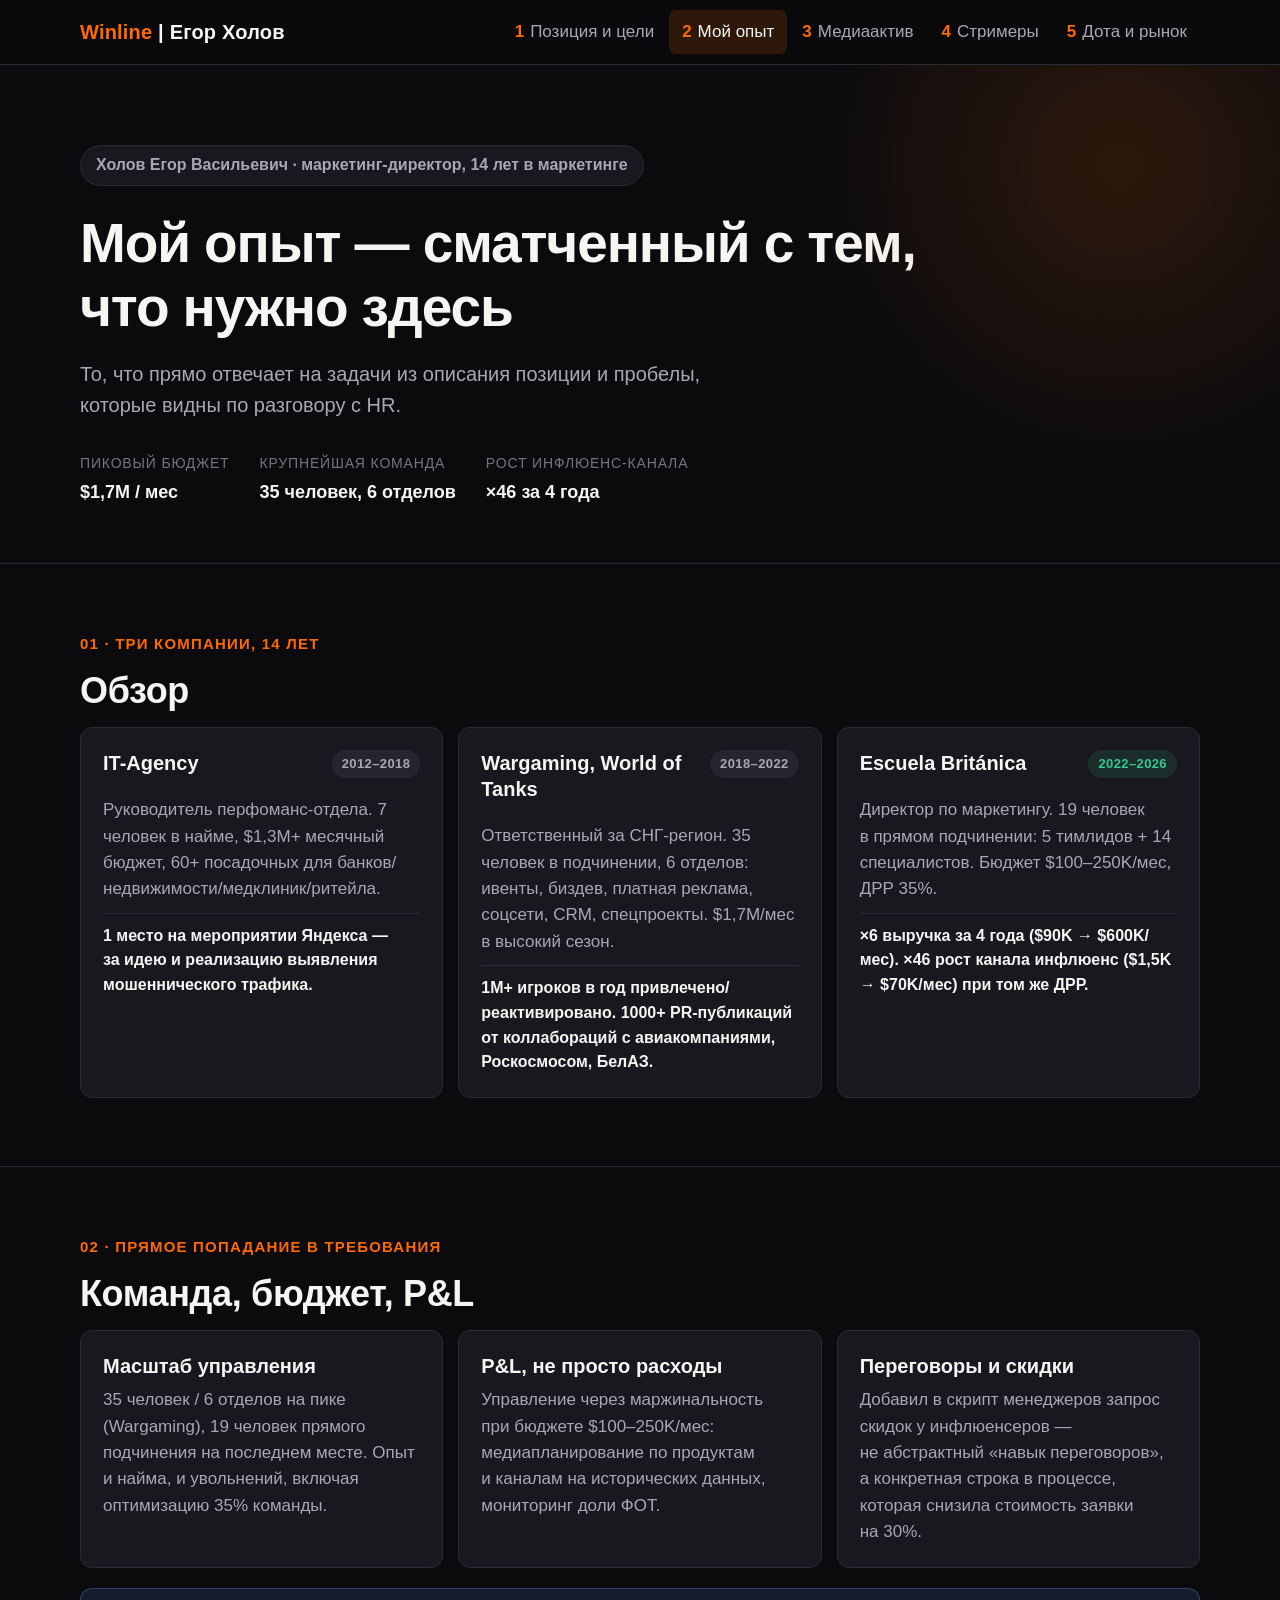
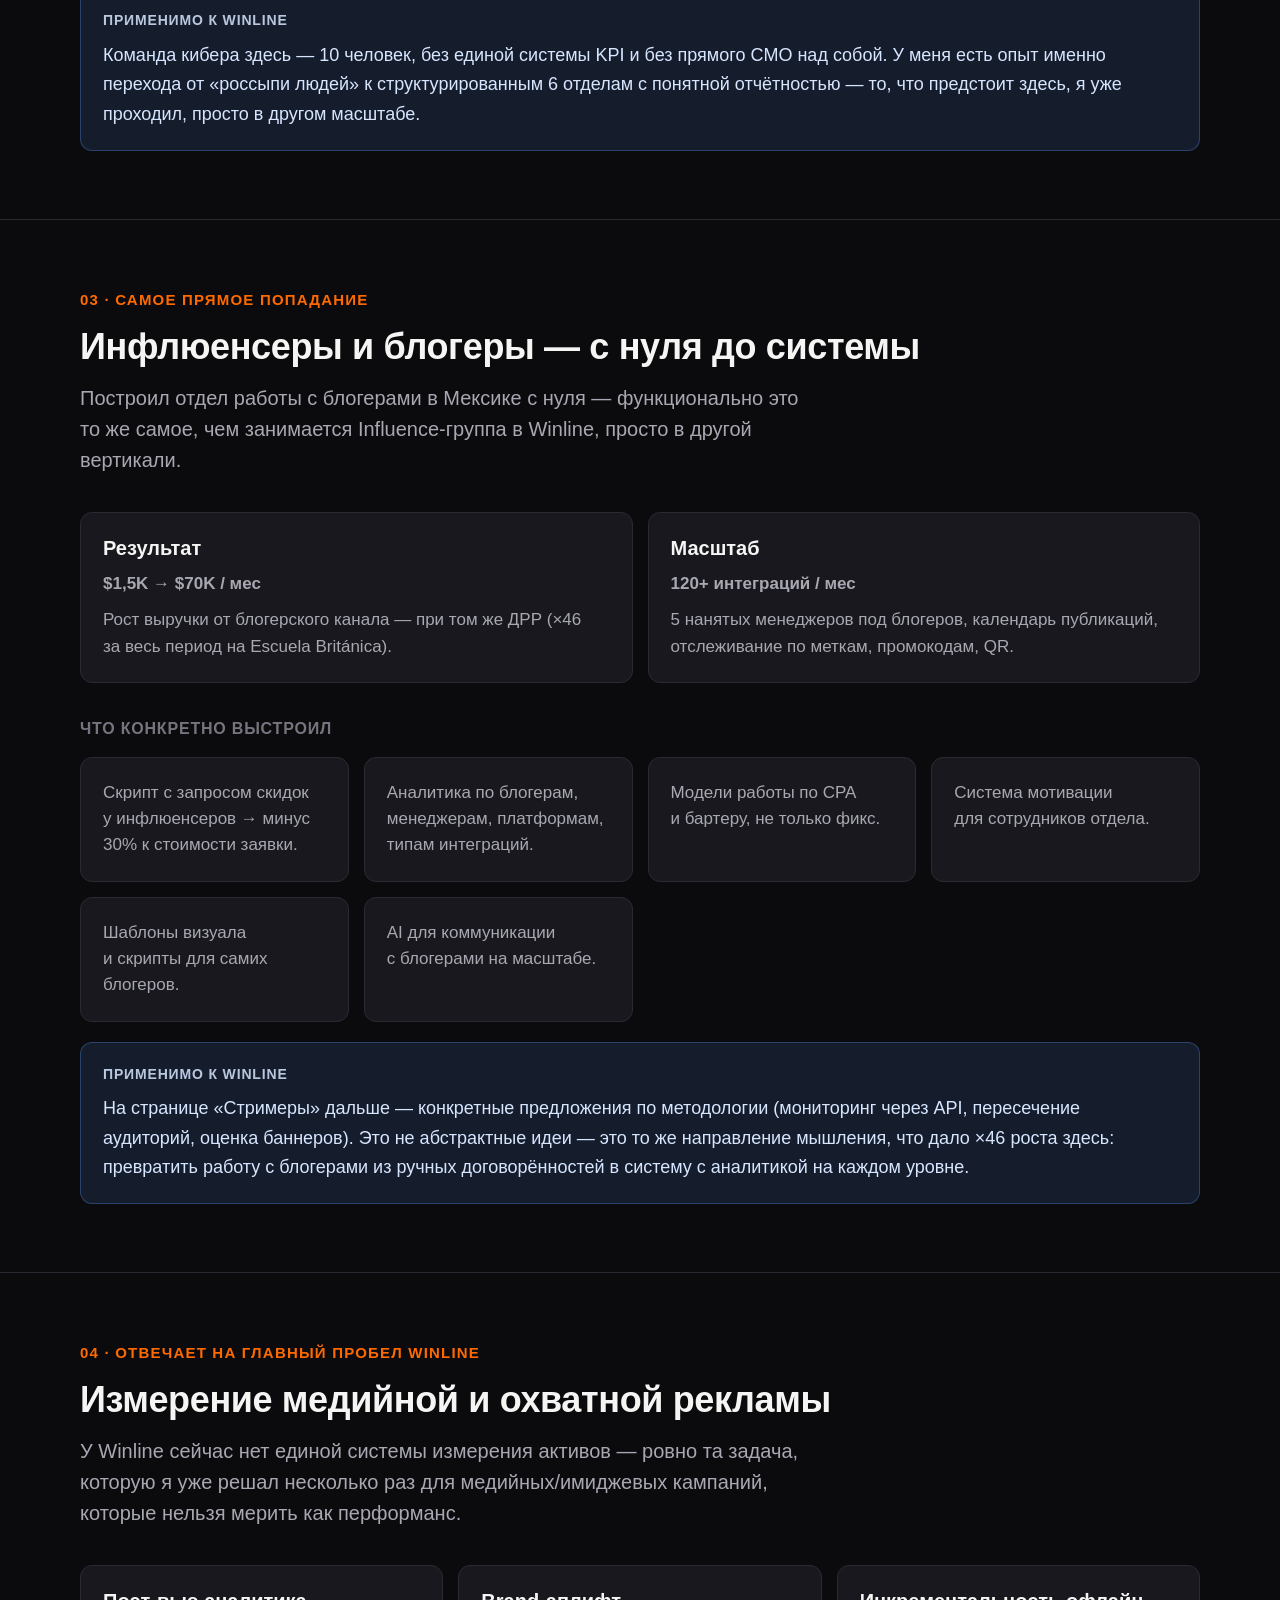
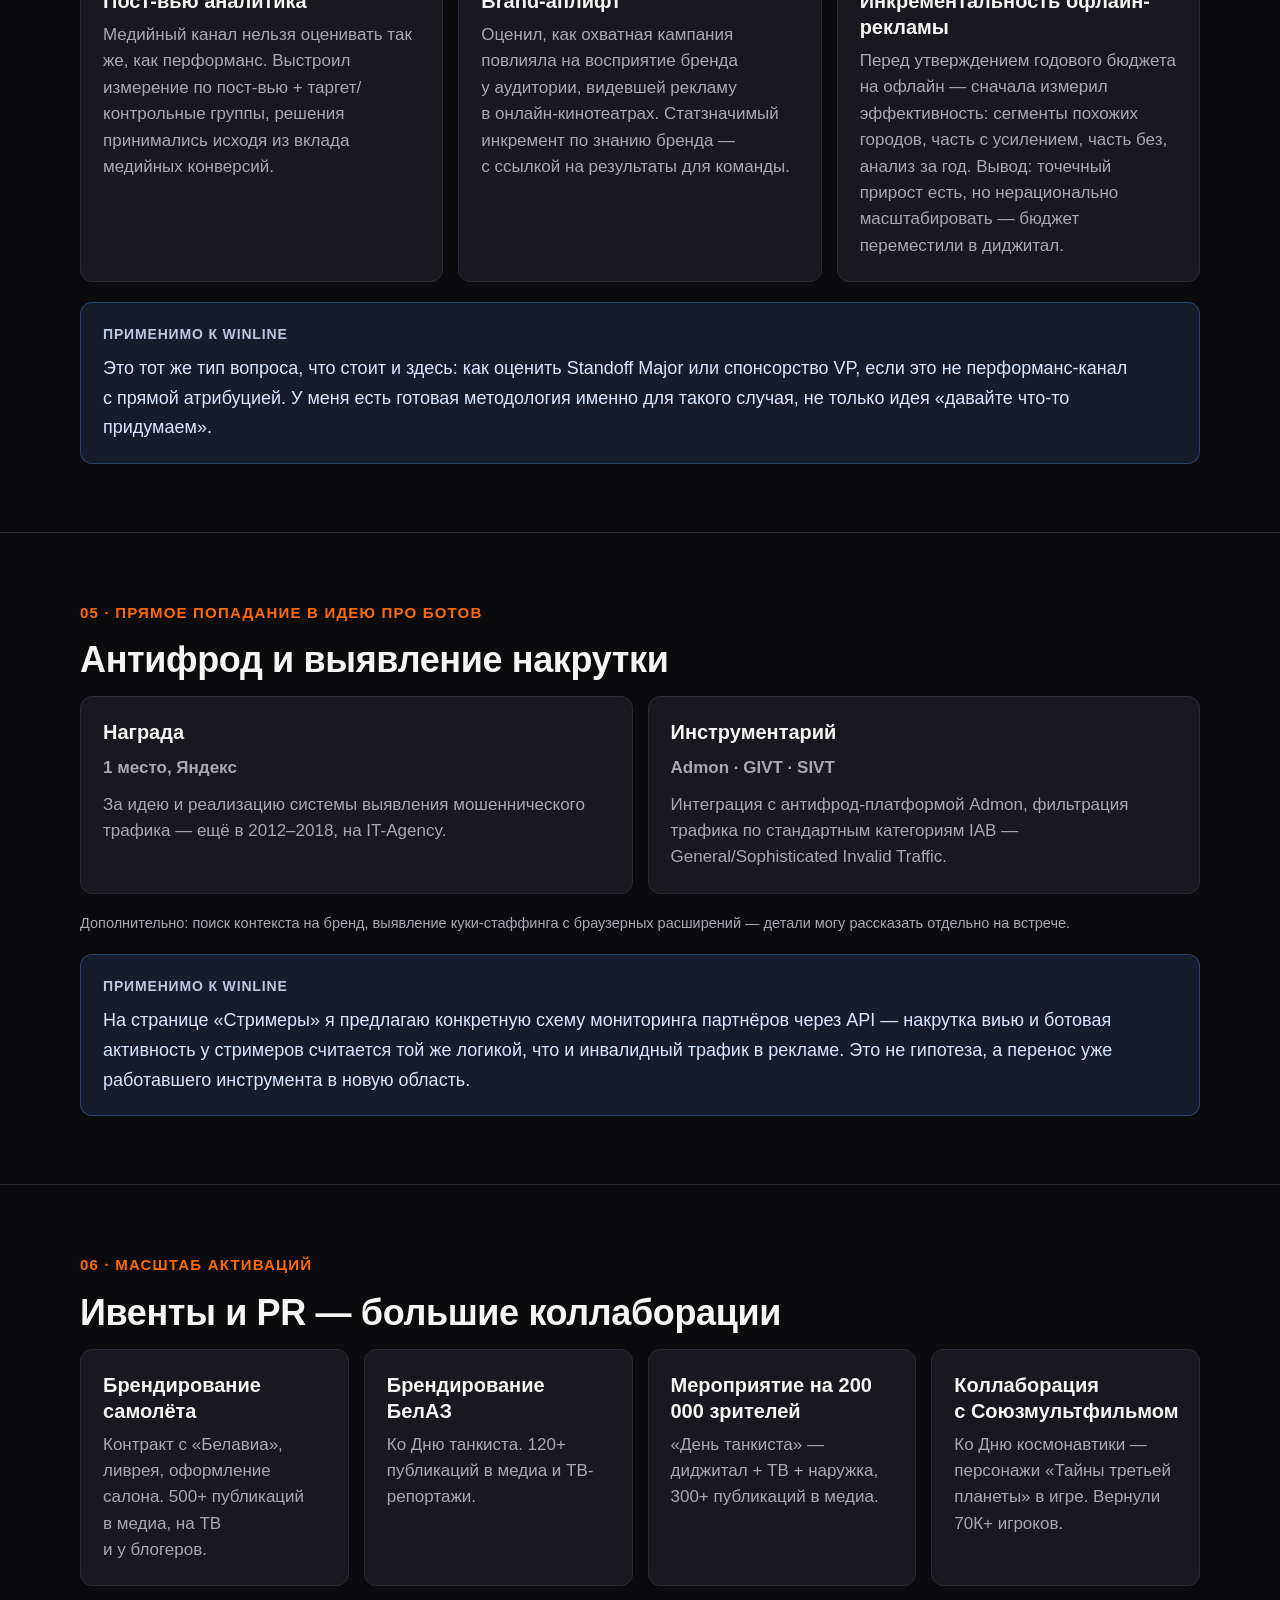
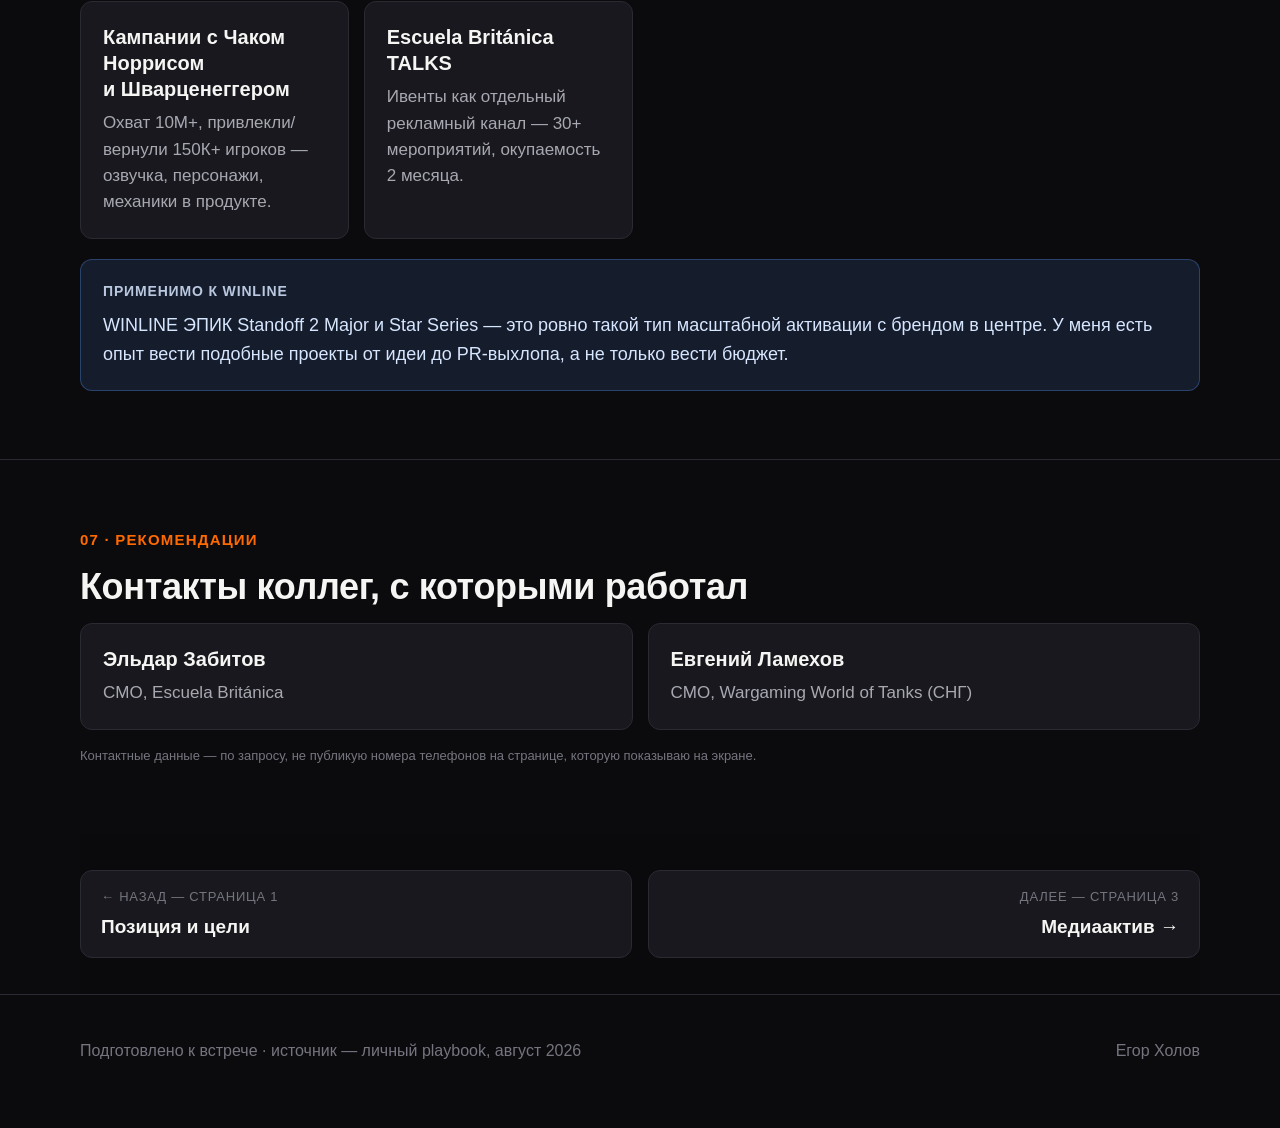
==== experience.html @ b9d14c35 "Winline esports interview brief — multi-page site Position/goals, experience match, media asset audi" ====
<!DOCTYPE html>
<html lang="ru">
<head>
<meta charset="UTF-8">
<meta name="viewport" content="width=device-width, initial-scale=1.0">
<title>Winline Esports — мой опыт</title>
<link rel="stylesheet" href="styles.css">
</head>
<body>

<nav>
  <div class="wrap">
    <div class="brand"><span>Winline</span> | Егор Холов</div>
    <div class="navlinks">
      <a href="index.html"><span class="pn">1</span>Позиция и цели</a>
      <a href="experience.html" class="active"><span class="pn">2</span>Мой опыт</a>
      <a href="media.html"><span class="pn">3</span>Медиаактив</a>
      <a href="streamers.html"><span class="pn">4</span>Стримеры</a>
      <a href="market.html"><span class="pn">5</span>Дота и рынок</a>
    </div>
  </div>
</nav>

<header class="hero">
  <div class="wrap">
    <div class="kicker">Холов Егор Васильевич · маркетинг-директор, 14 лет в маркетинге</div>
    <h1>Мой опыт — сматченный с тем, что нужно здесь</h1>
    <p class="sub">То, что прямо отвечает на задачи из описания позиции и пробелы, которые видны по разговору с HR.</p>
    <div class="meta">
      <div class="meta-item"><div class="k">Пиковый бюджет</div><div class="v">$1,7M / мес</div></div>
      <div class="meta-item"><div class="k">Крупнейшая команда</div><div class="v">35 человек, 6 отделов</div></div>
      <div class="meta-item"><div class="k">Рост инфлюенс-канала</div><div class="v">×46 за 4 года</div></div>
    </div>
  </div>
</header>

<!-- ================= OVERVIEW ================= -->
<section id="overview">
  <div class="wrap">
    <div class="eyebrow">01 · Три компании, 14 лет</div>
    <h2>Обзор</h2>
    <div class="grid">
      <div class="card">
        <div class="top"><h3>IT-Agency</h3><span class="badge neutral">2012–2018</span></div>
        <p>Руководитель перфоманс-отдела. 7 человек в найме, $1,3M+ месячный бюджет, 60+ посадочных для банков/недвижимости/медклиник/ритейла.</p>
        <div class="verdict">1 место на мероприятии Яндекса — за идею и реализацию выявления мошеннического трафика.</div>
      </div>
      <div class="card">
        <div class="top"><h3>Wargaming, World of Tanks</h3><span class="badge neutral">2018–2022</span></div>
        <p>Ответственный за СНГ-регион. 35 человек в подчинении, 6 отделов: ивенты, биздев, платная реклама, соцсети, CRM, спецпроекты. $1,7M/мес в высокий сезон.</p>
        <div class="verdict">1М+ игроков в год привлечено/реактивировано. 1000+ PR-публикаций от коллабораций с авиакомпаниями, Роскосмосом, БелАЗ.</div>
      </div>
      <div class="card">
        <div class="top"><h3>Escuela Británica</h3><span class="badge good">2022–2026</span></div>
        <p>Директор по маркетингу. 19 человек в прямом подчинении: 5 тимлидов + 14 специалистов. Бюджет $100–250K/мес, ДРР 35%.</p>
        <div class="verdict">×6 выручка за 4 года ($90K → $600K/мес). ×46 рост канала инфлюенс ($1,5K → $70K/мес) при том же ДРР.</div>
      </div>
    </div>
  </div>
</section>

<!-- ================= TEAM & BUDGET ================= -->
<section id="team-budget">
  <div class="wrap">
    <div class="eyebrow">02 · Прямое попадание в требования</div>
    <h2>Команда, бюджет, P&L</h2>
    <div class="grid">
      <div class="card"><h3>Масштаб управления</h3><p>35 человек / 6 отделов на пике (Wargaming), 19 человек прямого подчинения на последнем месте. Опыт и найма, и увольнений, включая оптимизацию 35% команды.</p></div>
      <div class="card"><h3>P&L, не просто расходы</h3><p>Управление через маржинальность при бюджете $100–250K/мес: медиапланирование по продуктам и каналам на исторических данных, мониторинг доли ФОТ.</p></div>
      <div class="card"><h3>Переговоры и скидки</h3><p>Добавил в скрипт менеджеров запрос скидок у инфлюенсеров — не абстрактный «навык переговоров», а конкретная строка в процессе, которая снизила стоимость заявки на 30%.</p></div>
    </div>
    <div class="callout insight">
      <span class="tag">Применимо к Winline</span>
      Команда кибера здесь — 10 человек, без единой системы KPI и без прямого CMO над собой. У меня есть опыт именно перехода от «россыпи людей» к структурированным 6 отделам с понятной отчётностью — то, что предстоит здесь, я уже проходил, просто в другом масштабе.
    </div>
  </div>
</section>

<!-- ================= INFLUENCERS ================= -->
<section id="influencers">
  <div class="wrap">
    <div class="eyebrow">03 · Самое прямое попадание</div>
    <h2>Инфлюенсеры и блогеры — с нуля до системы</h2>
    <p class="lede">Построил отдел работы с блогерами в Мексике с нуля — функционально это то же самое, чем занимается Influence-группа в Winline, просто в другой вертикали.</p>
    <div class="grid" style="grid-template-columns:1fr 1fr">
      <div class="card">
        <h3>Результат</h3>
        <p class="statpair">$1,5K → $70K / мес</p>
        <p>Рост выручки от блогерского канала — при том же ДРР (×46 за весь период на Escuela Británica).</p>
      </div>
      <div class="card">
        <h3>Масштаб</h3>
        <p class="statpair">120+ интеграций / мес</p>
        <p>5 нанятых менеджеров под блогеров, календарь публикаций, отслеживание по меткам, промокодам, QR.</p>
      </div>
    </div>
    <div class="subhead">Что конкретно выстроил</div>
    <div class="grid">
      <div class="card"><p>Скрипт с запросом скидок у инфлюенсеров → минус 30% к стоимости заявки.</p></div>
      <div class="card"><p>Аналитика по блогерам, менеджерам, платформам, типам интеграций.</p></div>
      <div class="card"><p>Модели работы по CPA и бартеру, не только фикс.</p></div>
      <div class="card"><p>Система мотивации для сотрудников отдела.</p></div>
      <div class="card"><p>Шаблоны визуала и скрипты для самих блогеров.</p></div>
      <div class="card"><p>AI для коммуникации с блогерами на масштабе.</p></div>
    </div>
    <div class="callout insight">
      <span class="tag">Применимо к Winline</span>
      На странице «Стримеры» дальше — конкретные предложения по методологии (мониторинг через API, пересечение аудиторий, оценка баннеров). Это не абстрактные идеи — это то же направление мышления, что дало ×46 роста здесь: превратить работу с блогерами из ручных договорённостей в систему с аналитикой на каждом уровне.
    </div>
  </div>
</section>

<!-- ================= MEASUREMENT ================= -->
<section id="measurement">
  <div class="wrap">
    <div class="eyebrow">04 · Отвечает на главный пробел Winline</div>
    <h2>Измерение медийной и охватной рекламы</h2>
    <p class="lede">У Winline сейчас нет единой системы измерения активов — ровно та задача, которую я уже решал несколько раз для медийных/имиджевых кампаний, которые нельзя мерить как перформанс.</p>
    <div class="grid">
      <div class="card">
        <h3>Пост-вью аналитика</h3>
        <p>Медийный канал нельзя оценивать так же, как перформанс. Выстроил измерение по пост-вью + таргет/контрольные группы, решения принимались исходя из вклада медийных конверсий.</p>
      </div>
      <div class="card">
        <h3>Brand-аплифт</h3>
        <p>Оценил, как охватная кампания повлияла на восприятие бренда у аудитории, видевшей рекламу в онлайн-кинотеатрах. Статзначимый инкремент по знанию бренда — с ссылкой на результаты для команды.</p>
      </div>
      <div class="card">
        <h3>Инкрементальность офлайн-рекламы</h3>
        <p>Перед утверждением годового бюджета на офлайн — сначала измерил эффективность: сегменты похожих городов, часть с усилением, часть без, анализ за год. Вывод: точечный прирост есть, но нерационально масштабировать — бюджет переместили в диджитал.</p>
      </div>
    </div>
    <div class="callout insight">
      <span class="tag">Применимо к Winline</span>
      Это тот же тип вопроса, что стоит и здесь: как оценить Standoff Major или спонсорство VP, если это не перформанс-канал с прямой атрибуцией. У меня есть готовая методология именно для такого случая, не только идея «давайте что-то придумаем».
    </div>
  </div>
</section>

<!-- ================= ANTIFRAUD ================= -->
<section id="antifraud">
  <div class="wrap">
    <div class="eyebrow">05 · Прямое попадание в идею про ботов</div>
    <h2>Антифрод и выявление накрутки</h2>
    <div class="grid" style="grid-template-columns:1fr 1fr">
      <div class="card">
        <h3>Награда</h3>
        <p class="statpair">1 место, Яндекс</p>
        <p>За идею и реализацию системы выявления мошеннического трафика — ещё в 2012–2018, на IT-Agency.</p>
      </div>
      <div class="card">
        <h3>Инструментарий</h3>
        <p class="statpair">Admon · GIVT · SIVT</p>
        <p>Интеграция с антифрод-платформой Admon, фильтрация трафика по стандартным категориям IAB — General/Sophisticated Invalid Traffic.</p>
      </div>
    </div>
    <p style="font-size:14.5px;color:var(--text-dim);margin-top:18px">Дополнительно: поиск контекста на бренд, выявление куки-стаффинга с браузерных расширений — детали могу рассказать отдельно на встрече.</p>
    <div class="callout insight">
      <span class="tag">Применимо к Winline</span>
      На странице «Стримеры» я предлагаю конкретную схему мониторинга партнёров через API — накрутка виью и ботовая активность у стримеров считается той же логикой, что и инвалидный трафик в рекламе. Это не гипотеза, а перенос уже работавшего инструмента в новую область.
    </div>
  </div>
</section>

<!-- ================= EVENTS & PR ================= -->
<section id="events">
  <div class="wrap">
    <div class="eyebrow">06 · Масштаб активаций</div>
    <h2>Ивенты и PR — большие коллаборации</h2>
    <div class="grid">
      <div class="card"><h3>Брендирование самолёта</h3><p>Контракт с «Белавиа», ливрея, оформление салона. 500+ публикаций в медиа, на ТВ и у блогеров.</p></div>
      <div class="card"><h3>Брендирование БелАЗ</h3><p>Ко Дню танкиста. 120+ публикаций в медиа и ТВ-репортажи.</p></div>
      <div class="card"><h3>Мероприятие на 200 000 зрителей</h3><p>«День танкиста» — диджитал + ТВ + наружка, 300+ публикаций в медиа.</p></div>
      <div class="card"><h3>Коллаборация с Союзмультфильмом</h3><p>Ко Дню космонавтики — персонажи «Тайны третьей планеты» в игре. Вернули 70К+ игроков.</p></div>
      <div class="card"><h3>Кампании с Чаком Норрисом и Шварценеггером</h3><p>Охват 10М+, привлекли/вернули 150К+ игроков — озвучка, персонажи, механики в продукте.</p></div>
      <div class="card"><h3>Escuela Británica TALKS</h3><p>Ивенты как отдельный рекламный канал — 30+ мероприятий, окупаемость 2 месяца.</p></div>
    </div>
    <div class="callout insight">
      <span class="tag">Применимо к Winline</span>
      WINLINE ЭПИК Standoff 2 Major и Star Series — это ровно такой тип масштабной активации с брендом в центре. У меня есть опыт вести подобные проекты от идеи до PR-выхлопа, а не только вести бюджет.
    </div>
  </div>
</section>

<!-- ================= REFERENCES ================= -->
<section id="refs">
  <div class="wrap">
    <div class="eyebrow">07 · Рекомендации</div>
    <h2>Контакты коллег, с которыми работал</h2>
    <div class="grid" style="grid-template-columns:1fr 1fr">
      <div class="card"><h3>Эльдар Забитов</h3><p>CMO, Escuela Británica</p></div>
      <div class="card"><h3>Евгений Ламехов</h3><p>CMO, Wargaming World of Tanks (СНГ)</p></div>
    </div>
    <p style="font-size:13px;color:var(--text-faint);margin-top:16px">Контактные данные — по запросу, не публикую номера телефонов на странице, которую показываю на экране.</p>
  </div>
</section>

<div class="wrap">
<nav class="pagenav" style="border:none;">
  <a href="index.html">
    <span class="lbl">← Назад — страница 1</span>
    <span class="ttl">Позиция и цели</span>
  </a>
  <a class="next" href="media.html">
    <span class="lbl">Далее — страница 3</span>
    <span class="ttl">Медиаактив →</span>
  </a>
</nav>
</div>

<footer>
  <div class="wrap">
    <div>Подготовлено к встрече · источник — личный playbook, август 2026</div>
    <div>Егор Холов</div>
  </div>
</footer>

</body>
</html>
---- styles.css ----
:root{
  --bg:#0b0b0e;
  --bg-alt:#131318;
  --card:#18181e;
  --card-hover:#1e1e26;
  --border:#2a2a33;
  --text:#f5f5f3;
  --text-dim:#a8a8b2;
  --text-faint:#75757f;
  --accent:#ff6a00;
  --accent-soft:rgba(255,106,0,0.14);
  --accent-border:rgba(255,106,0,0.38);
  --good:#35c98e;
  --good-soft:rgba(53,201,142,0.12);
  --warn:#f0a63a;
  --warn-soft:rgba(240,166,58,0.13);
  --info:#5b9dff;
  --info-soft:rgba(91,157,255,0.13);
  --betboom:#ff5f8f;
  --betboom-soft:rgba(255,95,143,0.14);
  --pari:#4f8dfd;
  --pari-soft:rgba(79,141,253,0.14);
  --liga:#b478ff;
  --liga-soft:rgba(180,120,255,0.14);
}
*{box-sizing:border-box;margin:0;padding:0;}
html{scroll-behavior:smooth;font-size:118%;}
body{
  background:var(--bg);
  color:var(--text);
  font-family:-apple-system,BlinkMacSystemFont,"Segoe UI",Roboto,"Helvetica Neue",Arial,sans-serif;
  line-height:1.55;
  -webkit-font-smoothing:antialiased;
  font-size:20px;
}
a{color:inherit;}
.wrap{max-width:1180px;margin:0 auto;padding:0 30px;}

/* NAV */
nav{
  position:sticky;top:0;z-index:100;
  background:rgba(11,11,14,0.92);
  backdrop-filter:blur(10px);
  border-bottom:1px solid var(--border);
}
nav .wrap{display:flex;align-items:center;justify-content:space-between;height:64px;flex-wrap:wrap;}
.brand{font-weight:800;font-size:20px;letter-spacing:0.01em;}
.brand span{color:var(--accent);}
.navlinks{display:flex;gap:2px;flex-wrap:wrap;}
.navlinks a{
  font-size:17px;color:var(--text-dim);text-decoration:none;font-weight:500;
  padding:9px 13px;border-radius:7px;transition:.15s;
}
.navlinks a:hover{color:var(--text);background:var(--card-hover);}
.navlinks a.active{color:var(--text);background:var(--accent-soft);}
.navlinks a .pn{color:var(--accent);font-weight:800;margin-right:6px;}

/* HERO */
.hero{padding:80px 0 56px;position:relative;overflow:hidden;}
.hero::before{
  content:"";position:absolute;top:-220px;right:-160px;width:640px;height:640px;
  background:radial-gradient(circle,var(--accent-soft) 0%,transparent 70%);
  pointer-events:none;
}
.kicker{
  display:inline-flex;align-items:center;gap:8px;
  background:var(--card);border:1px solid var(--border);
  color:var(--text-dim);padding:7px 15px;border-radius:100px;font-size:16px;font-weight:600;
  margin-bottom:26px;
}
.hero h1{font-size:55px;font-weight:800;letter-spacing:-0.02em;max-width:900px;line-height:1.16;}
.hero .stat-line{
  margin-top:26px;font-size:28px;font-weight:700;color:var(--text);
  background:var(--accent-soft);border:1px solid var(--accent-border);
  border-radius:14px;padding:20px 26px;max-width:820px;line-height:1.42;
}
.hero .stat-line b{color:var(--accent);font-size:1.1em;}
.hero .sub{margin-top:20px;font-size:20px;color:var(--text-dim);max-width:640px;}
.hero .meta{margin-top:32px;display:flex;gap:30px;flex-wrap:wrap;}
.meta-item .k{font-size:14px;text-transform:uppercase;letter-spacing:.06em;color:var(--text-faint);}
.meta-item .v{font-size:18px;margin-top:4px;font-weight:600;}

/* PAGE FOOTER NAV (next/prev page) */
.pagenav{display:flex;justify-content:space-between;gap:16px;padding:36px 0;border-top:1px solid var(--border);flex-wrap:wrap;}
.pagenav a{
  display:flex;flex-direction:column;gap:5px;text-decoration:none;padding:16px 20px;
  border:1px solid var(--border);border-radius:12px;background:var(--card);flex:1;min-width:220px;transition:.15s;
}
.pagenav a:hover{background:var(--card-hover);border-color:#37373f;}
.pagenav a.next{text-align:right;align-items:flex-end;}
.pagenav .lbl{font-size:13px;text-transform:uppercase;letter-spacing:.06em;color:var(--text-faint);}
.pagenav .ttl{font-size:19px;font-weight:700;color:var(--text);}

/* SECTION generic */
section{padding:68px 0;border-top:1px solid var(--border);}
.eyebrow{font-size:15px;text-transform:uppercase;letter-spacing:.08em;color:var(--accent);font-weight:800;margin-bottom:13px;}
h2{font-size:36px;font-weight:800;letter-spacing:-0.01em;margin-bottom:14px;line-height:1.25;}
.lede{color:var(--text-dim);font-size:20px;max-width:720px;margin-bottom:36px;}

/* CARDS */
.grid{display:grid;grid-template-columns:repeat(auto-fit,minmax(260px,1fr));gap:15px;}
.card{
  background:var(--card);border:1px solid var(--border);border-radius:12px;
  padding:22px;transition:.15s;
}
.card:hover{background:var(--card-hover);border-color:#37373f;}
.card .top{display:flex;justify-content:space-between;align-items:flex-start;gap:10px;margin-bottom:13px;}
.card h3{font-size:20px;font-weight:700;margin-bottom:8px;line-height:1.3;}
.card p{font-size:17px;color:var(--text-dim);}
.card .disc{font-size:14px;color:var(--text-faint);margin-top:9px;text-transform:uppercase;letter-spacing:.04em;}
.card .verdict{font-size:16px;color:var(--text);font-weight:600;margin-top:10px;padding-top:10px;border-top:1px solid var(--border);}

.badge{font-size:13px;font-weight:700;padding:4px 10px;border-radius:100px;white-space:nowrap;text-transform:uppercase;letter-spacing:.03em;}
.badge.good{background:var(--good-soft);color:var(--good);}
.badge.warn{background:var(--warn-soft);color:var(--warn);}
.badge.info{background:var(--info-soft);color:var(--info);}
.badge.neutral{background:#25252d;color:var(--text-dim);}
.badge.betboom{background:var(--betboom-soft);color:var(--betboom);}
.badge.pari{background:var(--pari-soft);color:var(--pari);}
.badge.liga{background:var(--liga-soft);color:var(--liga);}
.badge.zero{background:var(--accent);color:#fff;}

/* CALLOUTS */
.callout{border-radius:12px;padding:20px 22px;font-size:18px;margin-top:20px;border:1px solid;line-height:1.65;}
.callout b{font-weight:700;}
.callout.insight{background:var(--info-soft);border-color:rgba(91,157,255,0.3);color:#d7e6ff;}
.callout.flag{background:var(--warn-soft);border-color:rgba(240,166,58,0.35);color:#ffe6c2;}
.callout.question{background:var(--accent-soft);border-color:var(--accent-border);color:#ffdcc4;}
.callout.good{background:var(--good-soft);border-color:rgba(53,201,142,0.3);color:#c9f5e4;}
.callout .tag{display:block;font-size:14px;text-transform:uppercase;letter-spacing:.06em;font-weight:800;margin-bottom:8px;opacity:.85;}

/* TABLE */
.tablewrap{overflow-x:auto;border:1px solid var(--border);border-radius:12px;}
table{width:100%;border-collapse:collapse;font-size:17px;min-width:640px;}
th,td{text-align:left;padding:13px 17px;border-bottom:1px solid var(--border);white-space:nowrap;}
th{background:var(--bg-alt);color:var(--text-faint);font-size:14px;text-transform:uppercase;letter-spacing:.05em;font-weight:700;}
td{color:var(--text-dim);}
td.strong{color:var(--text);font-weight:600;}
tr:last-child td{border-bottom:none;}
tbody tr:hover td{background:var(--card-hover);}
td.num{font-variant-numeric:tabular-nums;color:var(--text);}

/* BAR CHART */
.barchart{margin-top:26px;display:flex;flex-direction:column;gap:16px;}
.bar-row .bar-label{display:flex;justify-content:space-between;font-size:17px;margin-bottom:6px;}
.bar-row .bar-label .name{font-weight:700;color:var(--text);}
.bar-row .bar-label .val{font-variant-numeric:tabular-nums;color:var(--text-dim);}
.bar-track{height:14px;background:var(--bg-alt);border-radius:8px;overflow:hidden;border:1px solid var(--border);}
.bar-fill{height:100%;border-radius:8px;background:linear-gradient(90deg,var(--accent),#ff9142);}
.bar-fill.dim{background:linear-gradient(90deg,#4a4a54,#5c5c68);}
.bar-fill.good{background:linear-gradient(90deg,var(--good),#5fe0b5);}

.subhead{font-size:16px;font-weight:700;text-transform:uppercase;letter-spacing:.05em;color:var(--text-faint);margin:34px 0 15px;}
.subhead:first-child{margin-top:0;}

/* GAME FILTER TOGGLE */
.gamefilter{display:flex;gap:10px;margin-bottom:22px;}
.gamefilter button{
  font-family:inherit;font-size:17px;font-weight:700;cursor:pointer;
  padding:12px 24px;border-radius:10px;border:1px solid var(--border);
  background:var(--card);color:var(--text-dim);transition:.15s;
}
.gamefilter button:hover{background:var(--card-hover);}
.gamefilter button.active{background:var(--accent);border-color:var(--accent);color:#fff;}
.gamepanel{display:none;}
.gamepanel.active{display:block;}
tbody tr.dim-row td{color:var(--text-faint);}

/* QUESTIONS / NUMBERED LISTS */
.qlist{list-style:none;counter-reset:q;}
.qlist li{counter-increment:q;position:relative;padding:20px 0 20px 48px;border-bottom:1px solid var(--border);}
.qlist li:last-child{border-bottom:none;}
.qlist li::before{
  content:counter(q);position:absolute;left:0;top:18px;width:30px;height:30px;border-radius:8px;
  background:var(--accent-soft);color:var(--accent);font-weight:800;font-size:17px;
  display:flex;align-items:center;justify-content:center;
}
.qlist .qtext{font-size:20px;font-weight:700;margin-bottom:6px;line-height:1.3;}
.qlist .qwhy{font-size:17px;color:var(--text-dim);}

footer{padding:44px 0 64px;color:var(--text-faint);font-size:16px;border-top:1px solid var(--border);}
footer .wrap{display:flex;justify-content:space-between;flex-wrap:wrap;gap:10px;}

/* STAT PAIR */
.statpair{font-size:26px;font-weight:800;margin:10px 0;}

@media(max-width:640px){
  html{font-size:127%;}
  .hero h1{font-size:38px;}
  .hero .stat-line{font-size:22px;}
  nav .wrap{height:auto;flex-direction:column;align-items:flex-start;padding:10px 20px;gap:6px;}
  .navlinks{gap:0;}
  .grid{grid-template-columns:1fr;}
  .pagenav a.next{text-align:left;align-items:flex-start;}
}
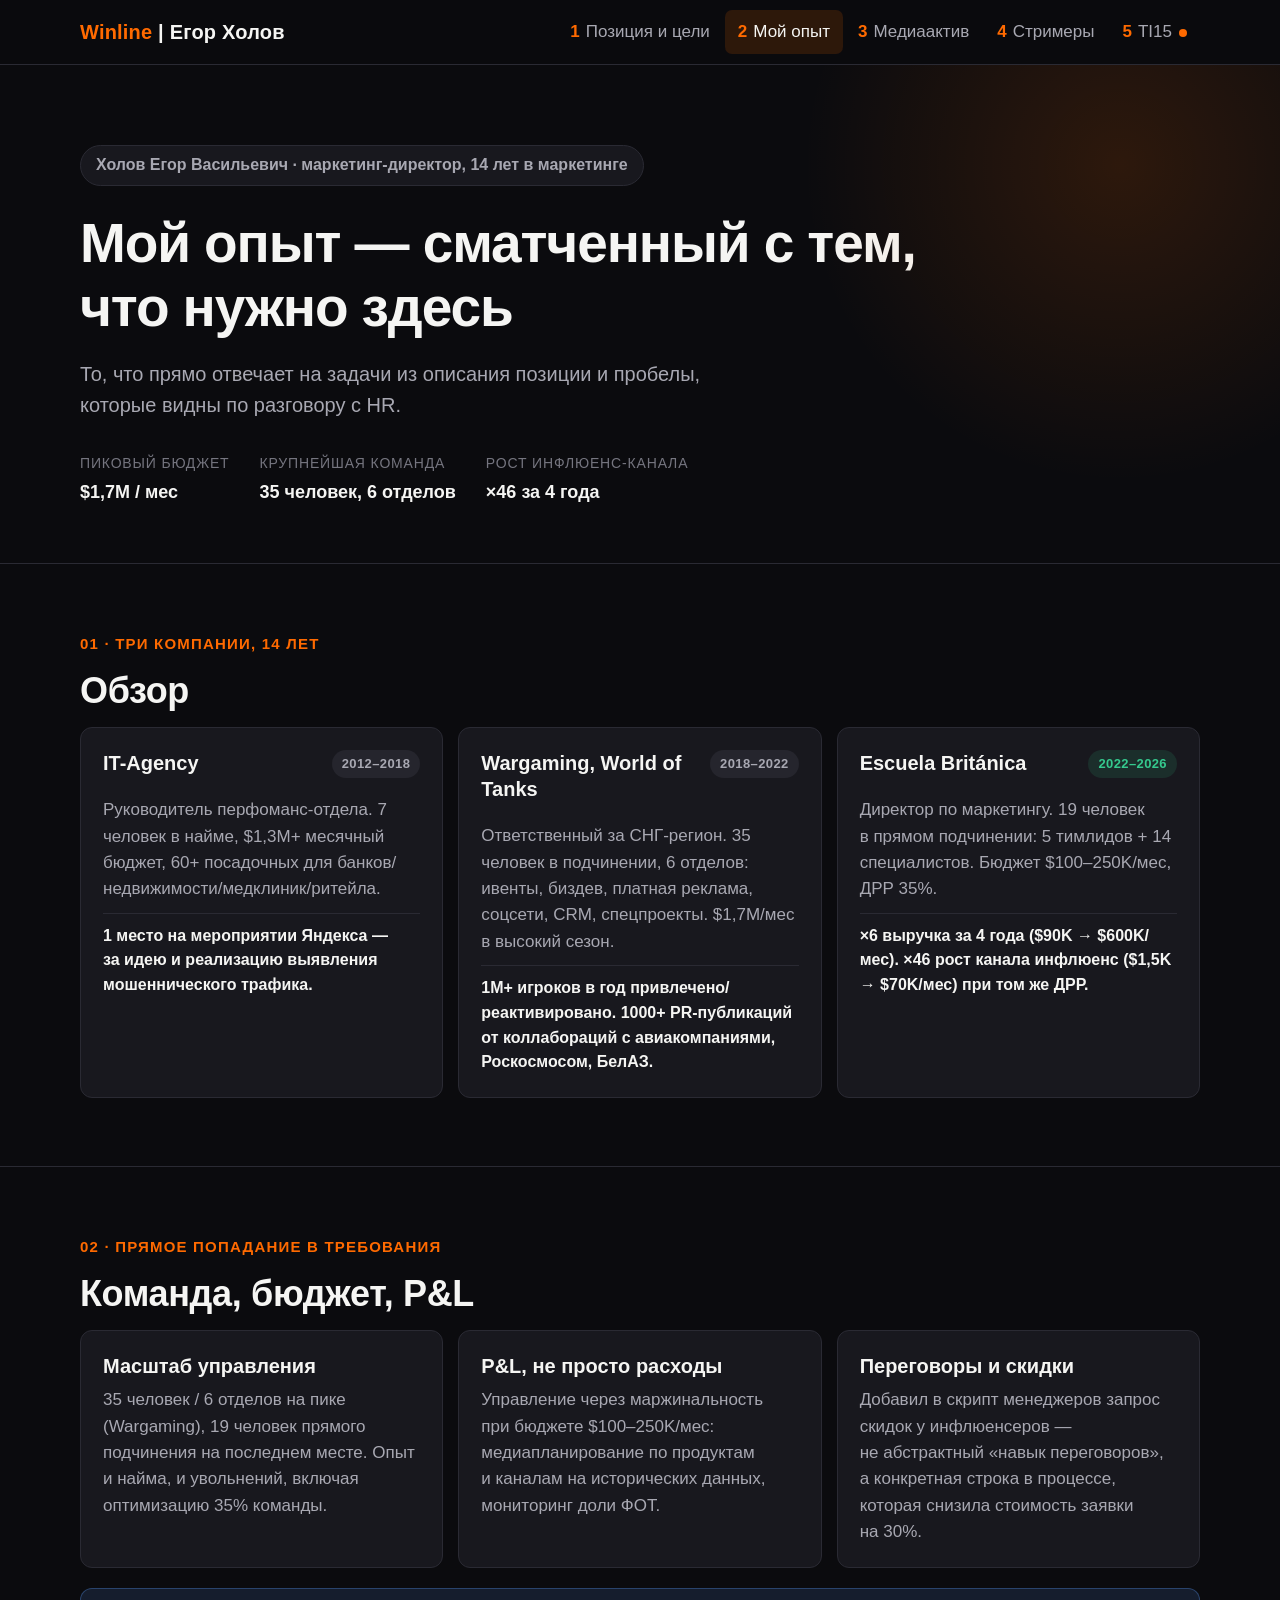
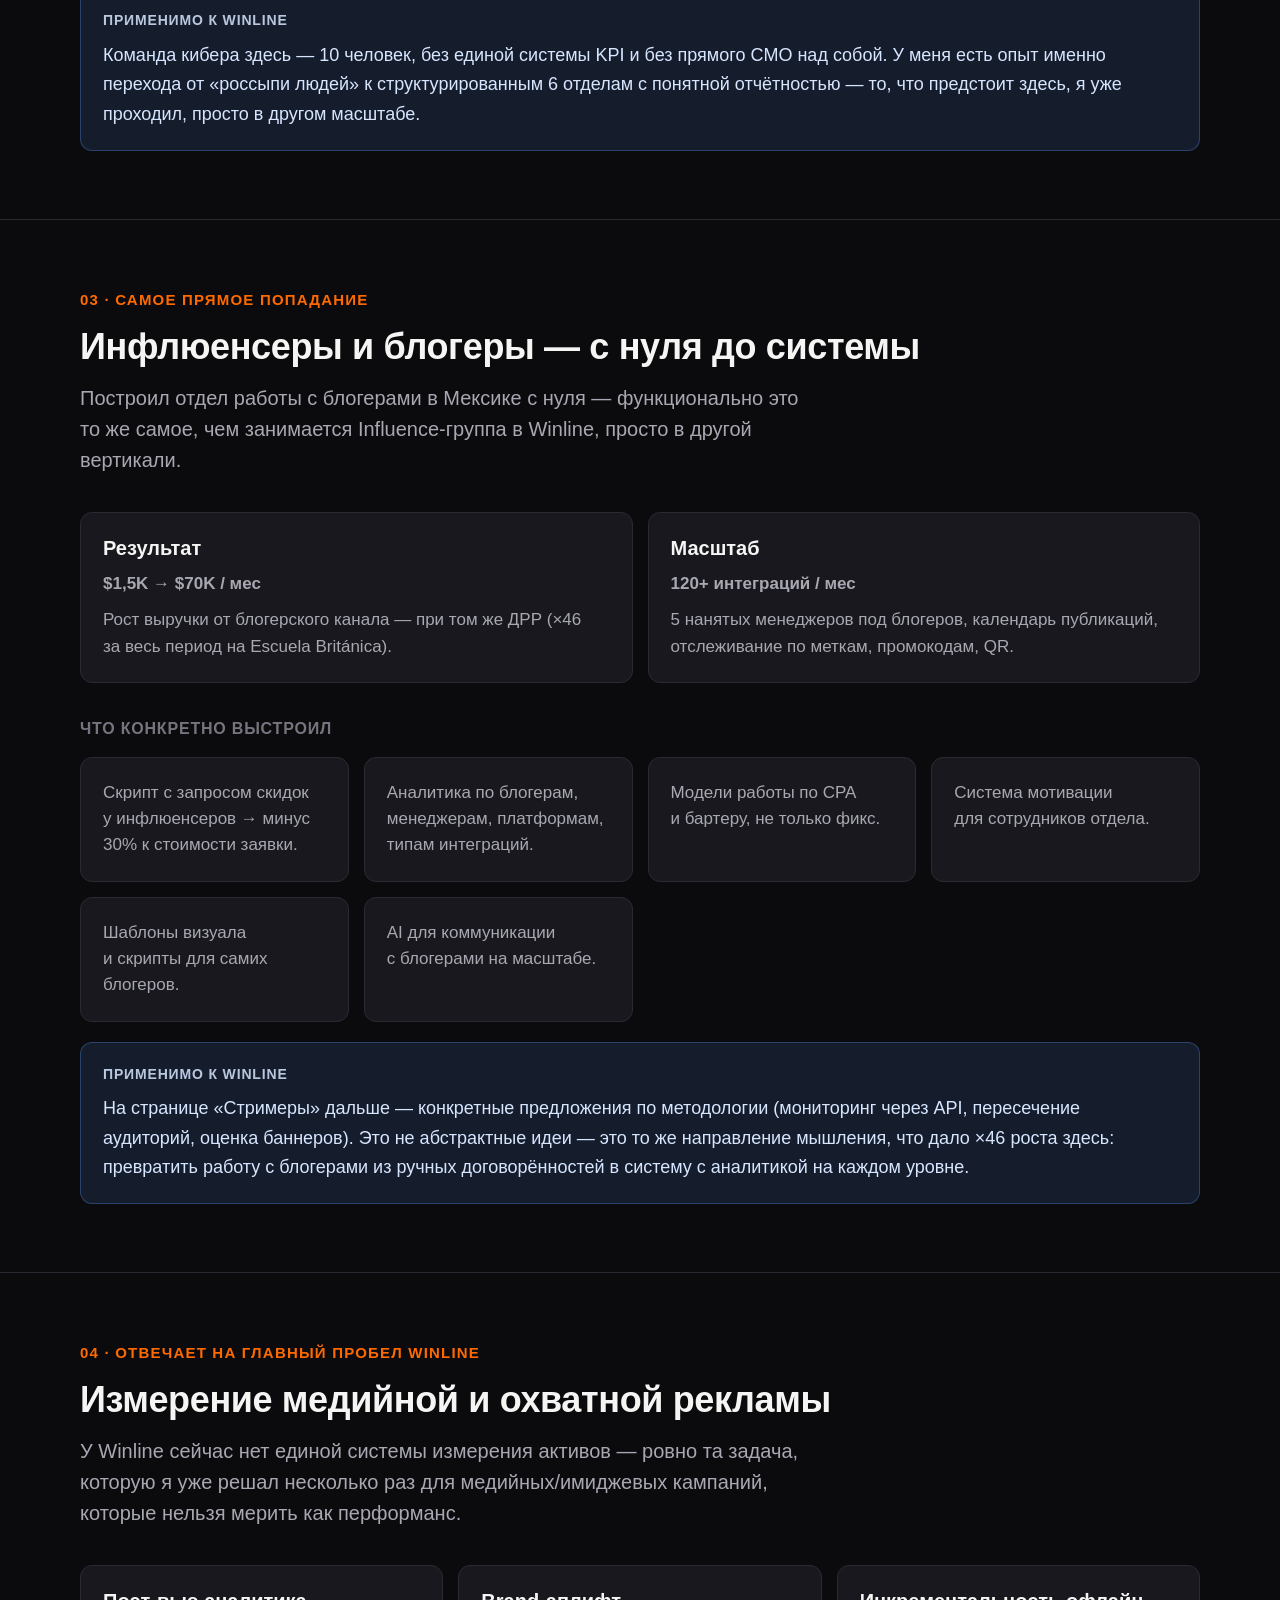
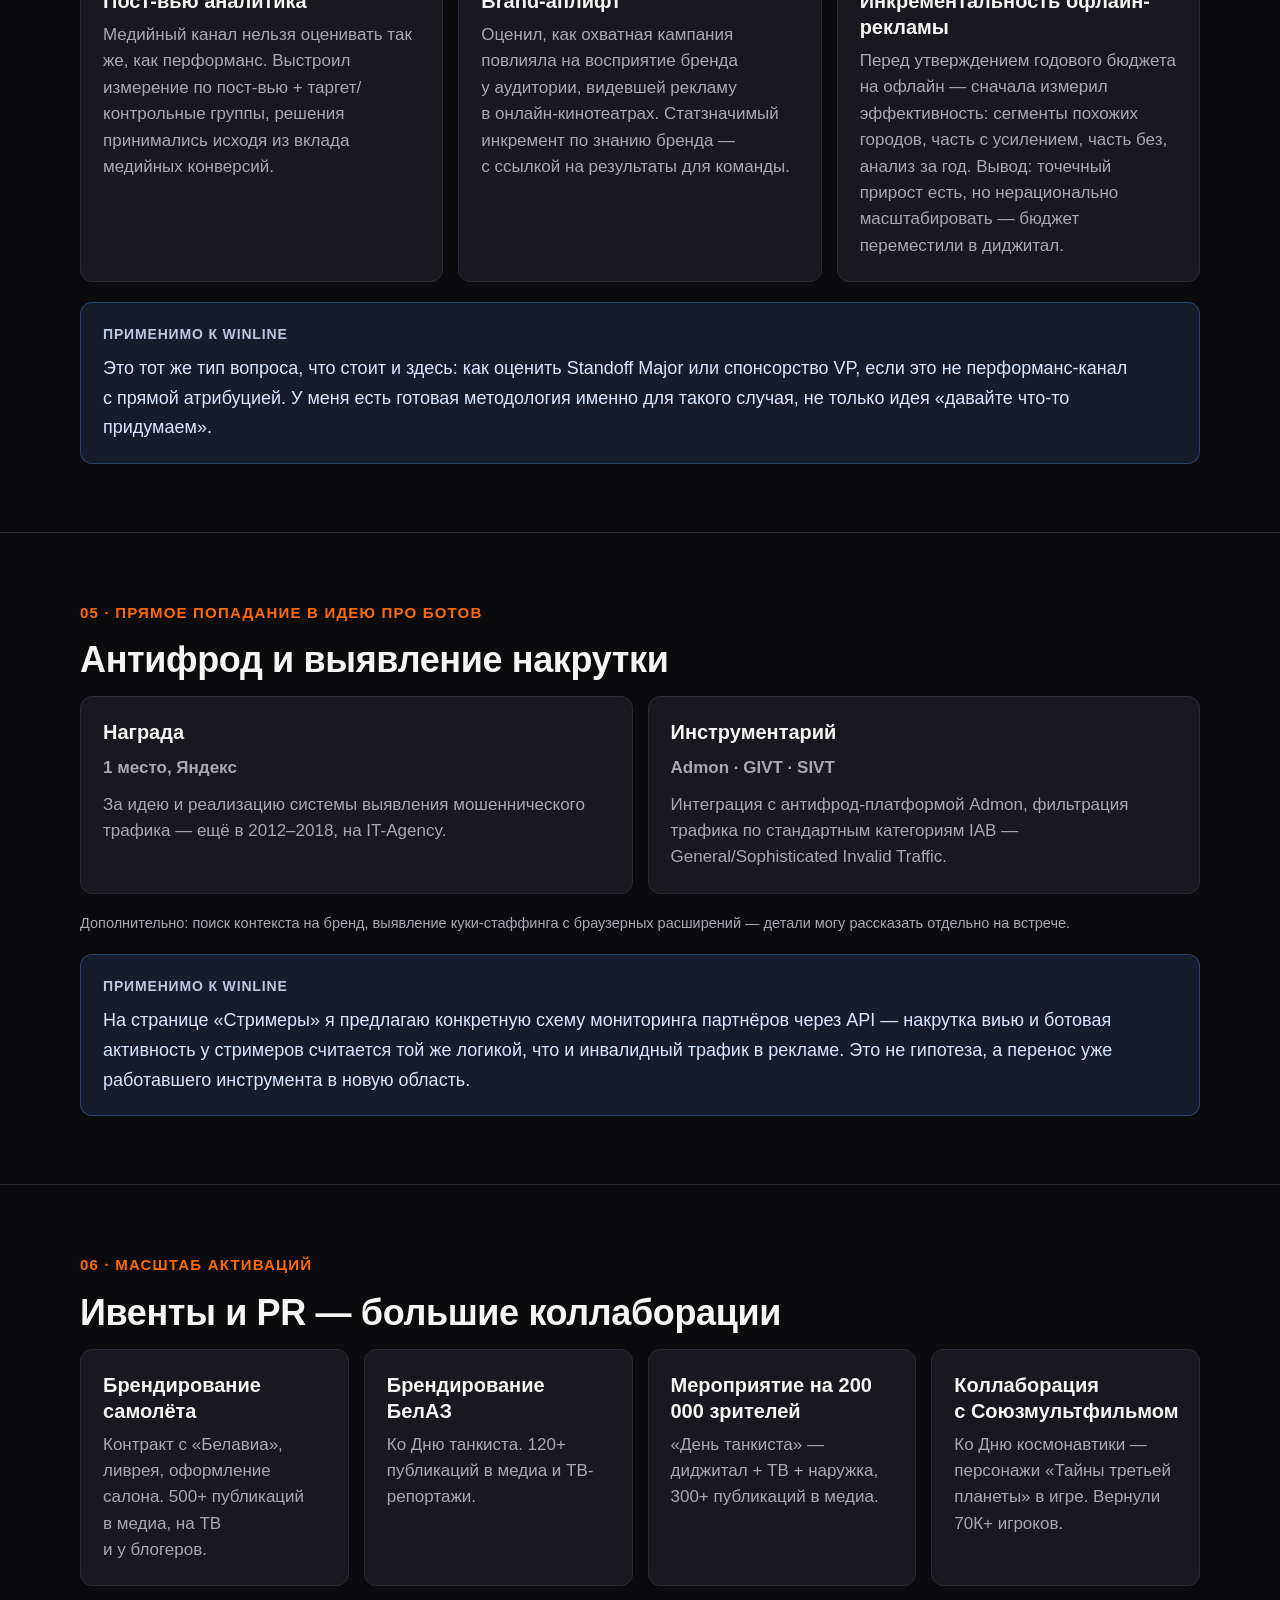
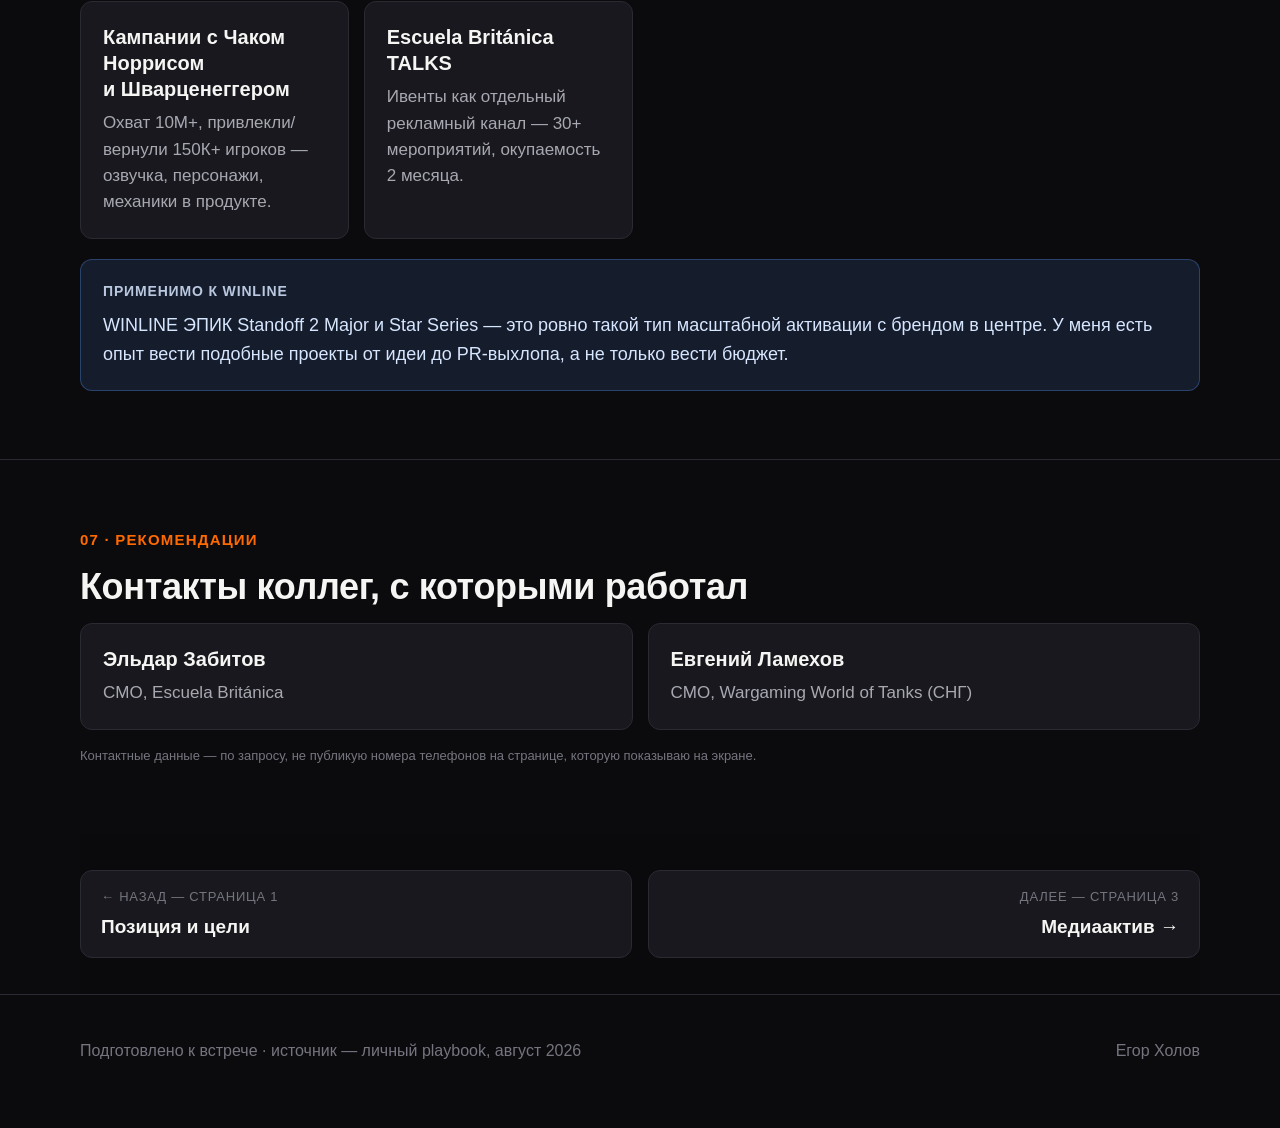
==== commit ce6b6c75: "Restructure to multi-page site, add live TI15 analysis - Split into 5 pages: position/goals, experie" ====
--- a/experience.html
+++ b/experience.html
@@ -16,7 +16,7 @@
       <a href="experience.html" class="active"><span class="pn">2</span>Мой опыт</a>
       <a href="media.html"><span class="pn">3</span>Медиаактив</a>
       <a href="streamers.html"><span class="pn">4</span>Стримеры</a>
-      <a href="market.html"><span class="pn">5</span>Дота и рынок</a>
+      <a href="market.html"><span class="pn">5</span>TI15<span class="live-dot"></span></a>
     </div>
   </div>
 </nav>
--- a/styles.css
+++ b/styles.css
@@ -54,6 +54,15 @@
 .navlinks a:hover{color:var(--text);background:var(--card-hover);}
 .navlinks a.active{color:var(--text);background:var(--accent-soft);}
 .navlinks a .pn{color:var(--accent);font-weight:800;margin-right:6px;}
+.live-dot{
+  display:inline-block;width:8px;height:8px;border-radius:50%;background:var(--accent);
+  margin-left:7px;box-shadow:0 0 0 0 var(--accent-soft);animation:livepulse 1.6s infinite;
+}
+@keyframes livepulse{
+  0%{box-shadow:0 0 0 0 rgba(255,106,0,.55);}
+  70%{box-shadow:0 0 0 8px rgba(255,106,0,0);}
+  100%{box-shadow:0 0 0 0 rgba(255,106,0,0);}
+}
 
 /* HERO */
 .hero{padding:80px 0 56px;position:relative;overflow:hidden;}
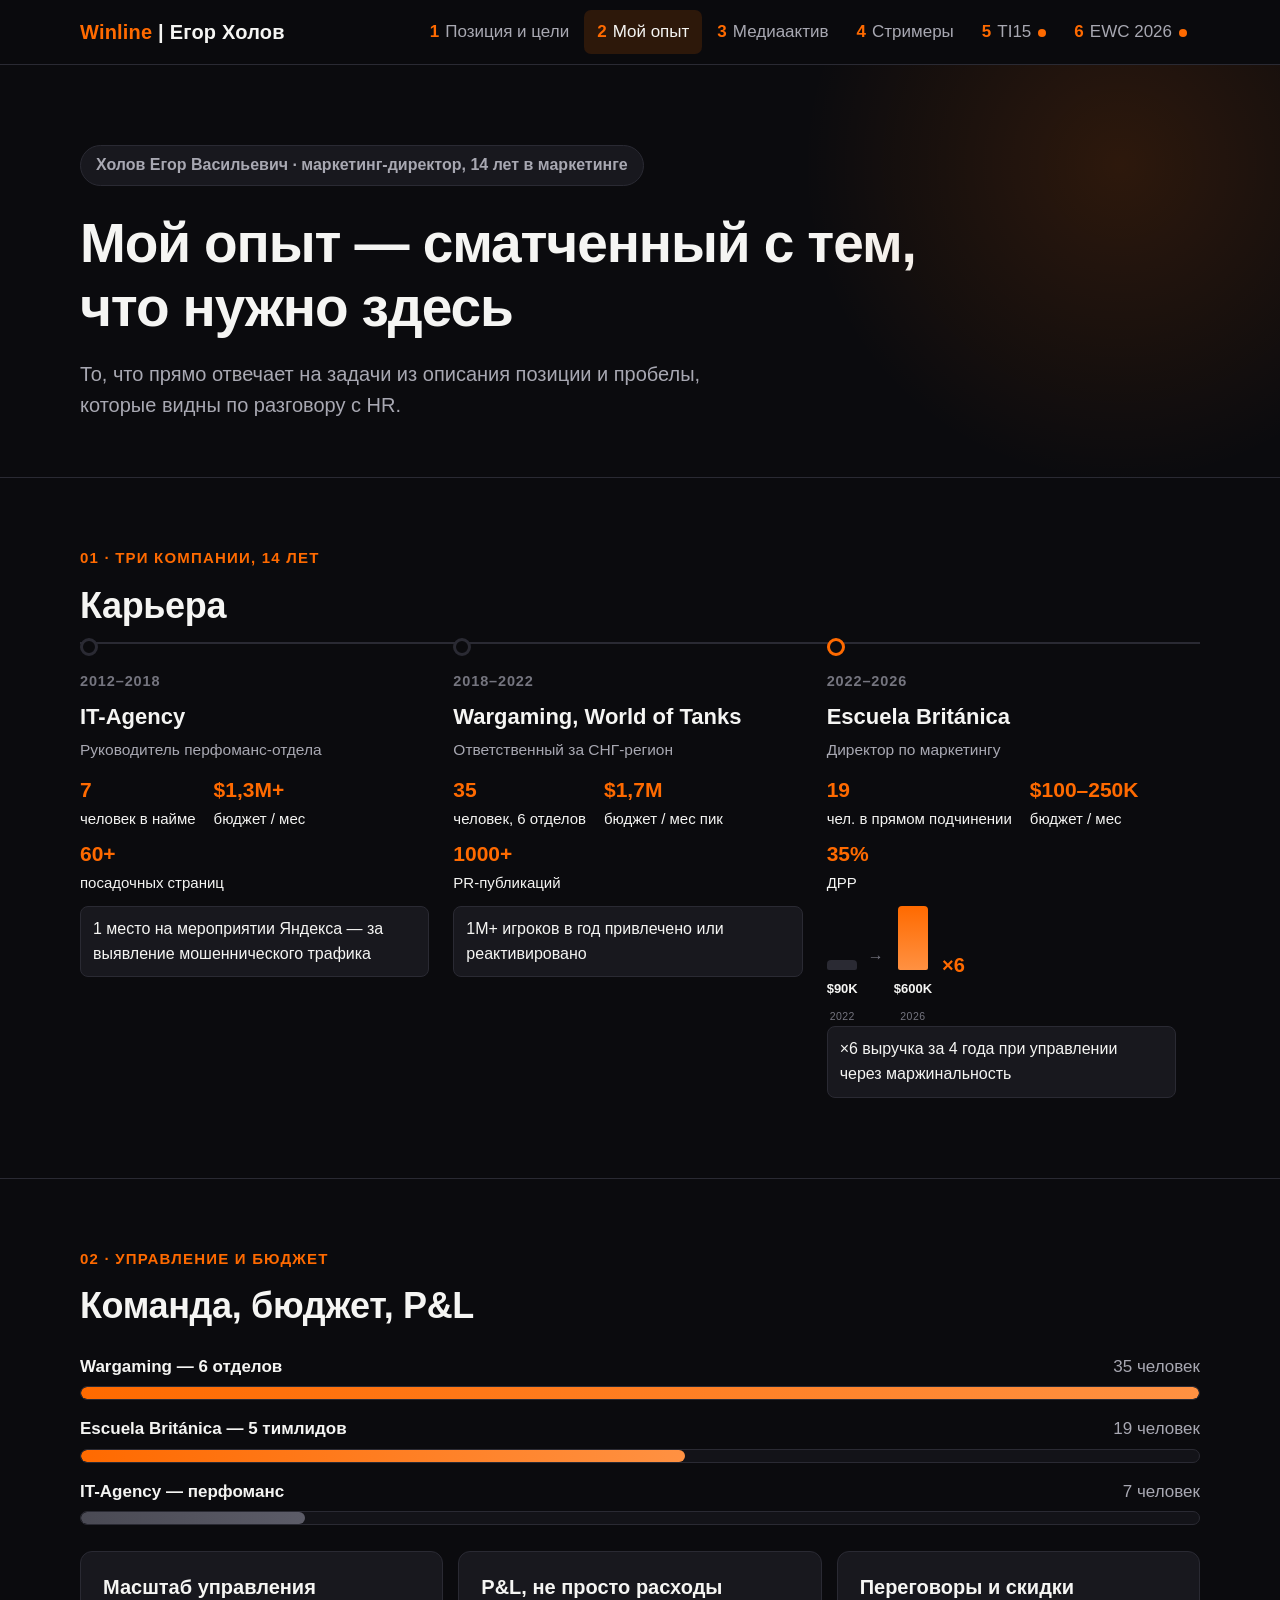
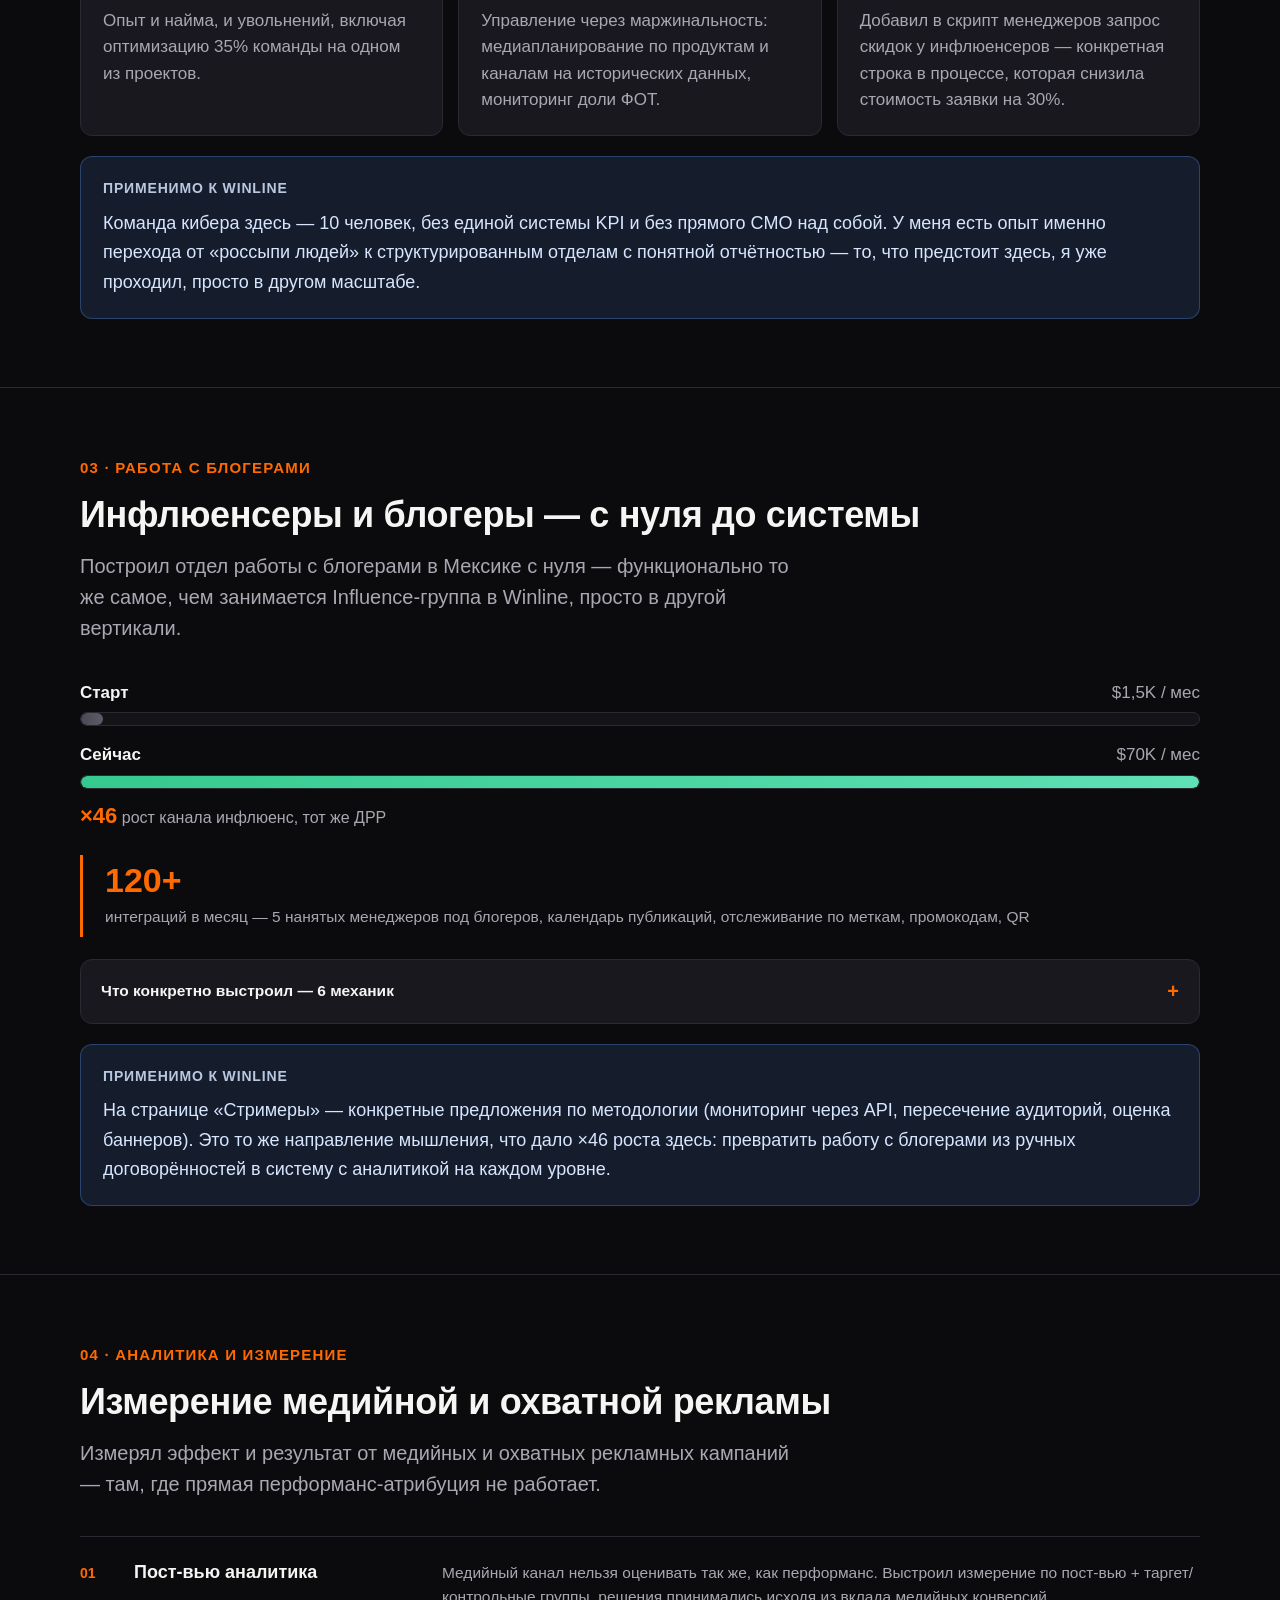
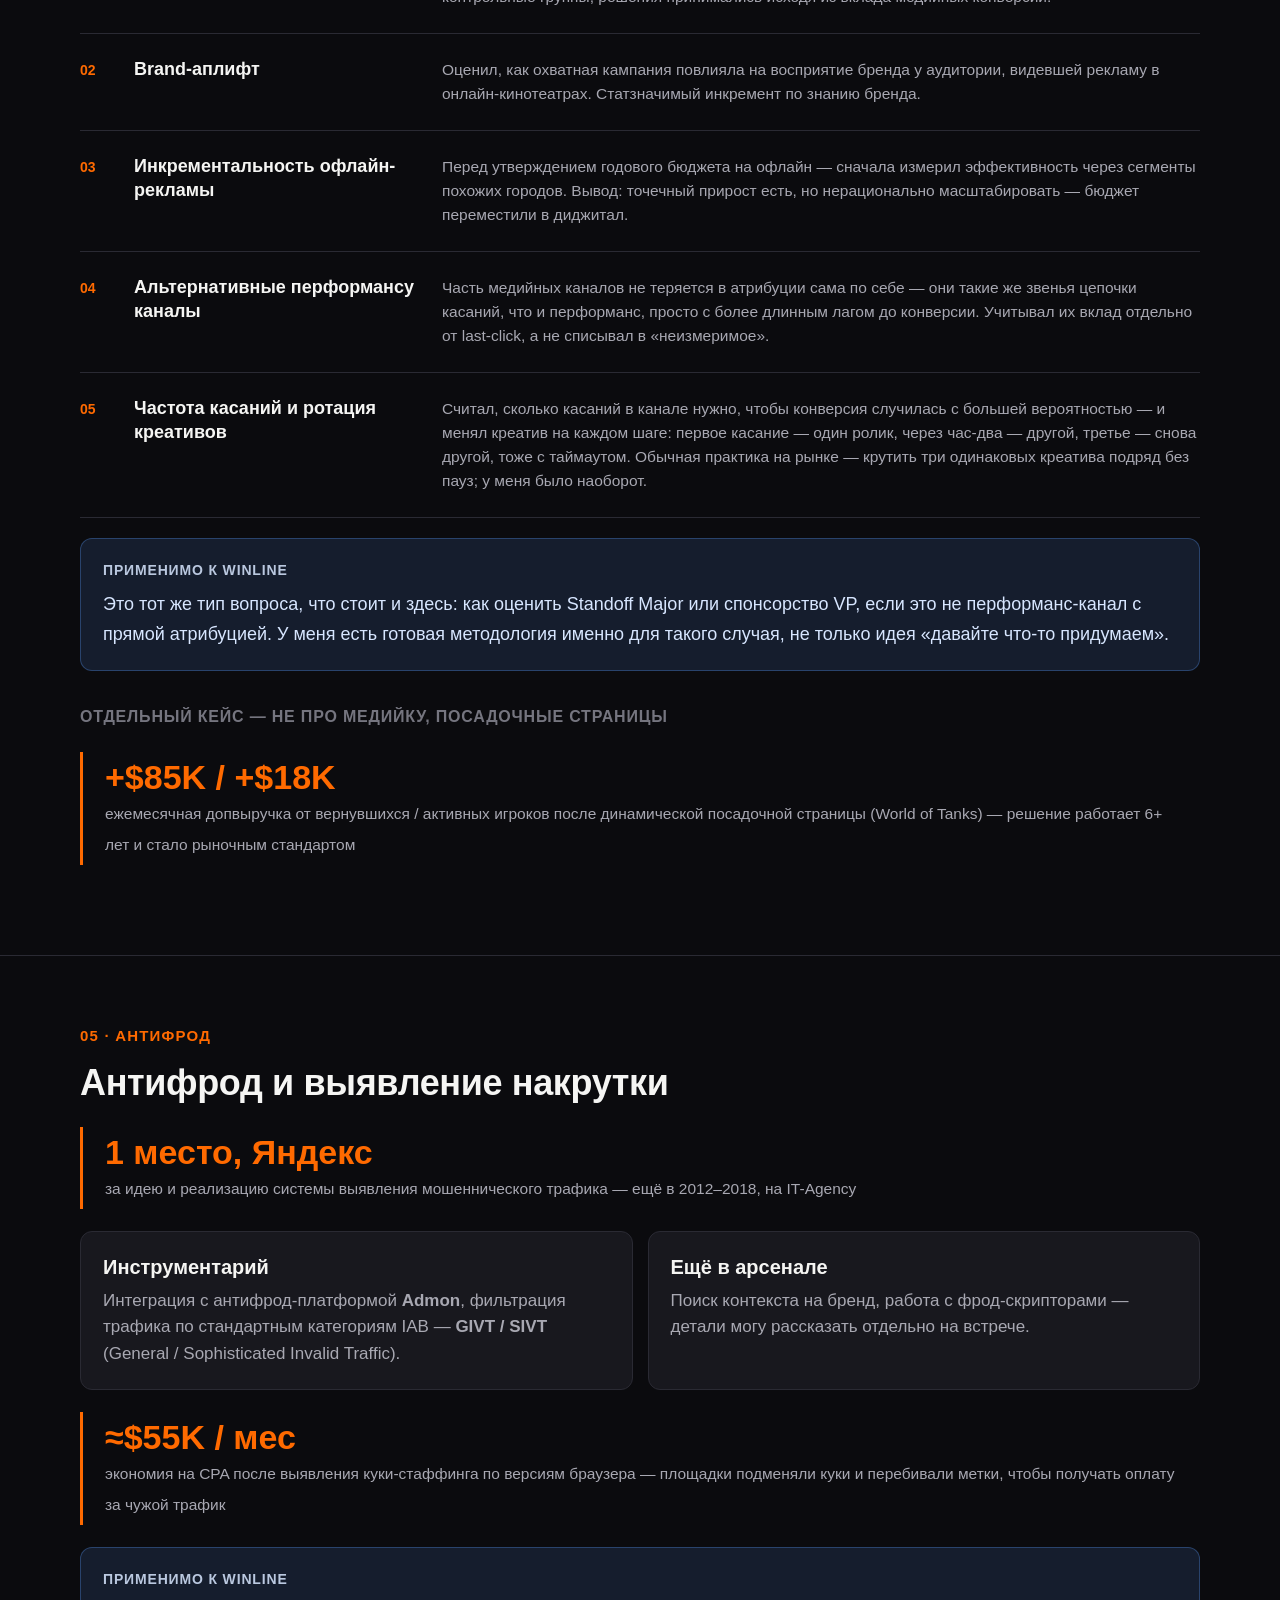
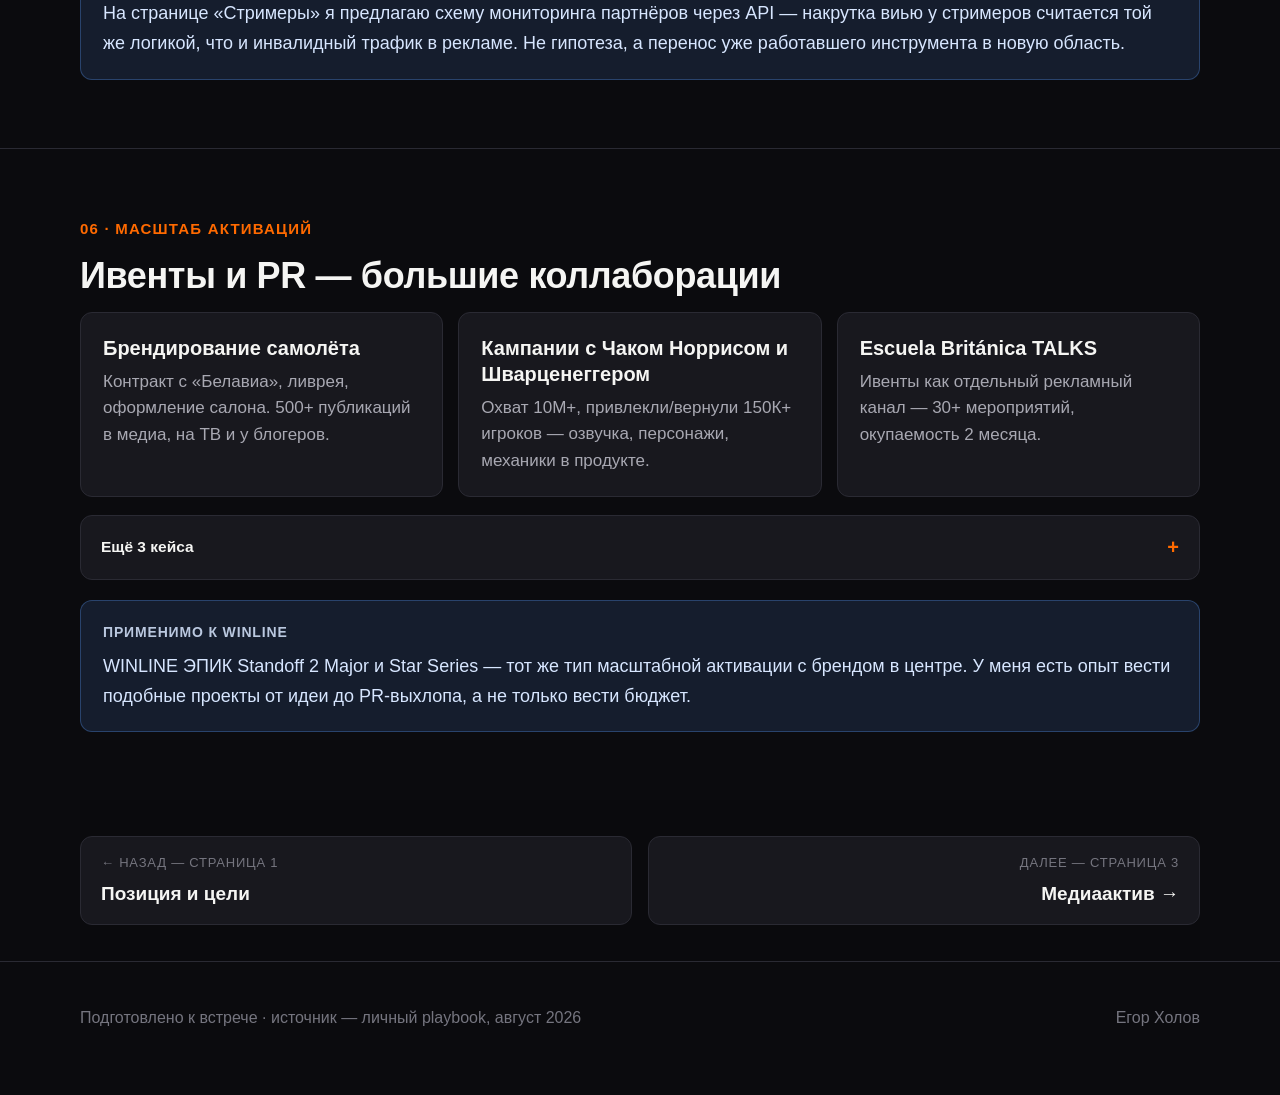
==== commit b1d05af3: "Add EWC 2026 page, rebuild media asset audit with sidebar nav, polish experience page - New ewc.html" ====
--- a/experience.html
+++ b/experience.html
@@ -12,48 +12,68 @@
   <div class="wrap">
     <div class="brand"><span>Winline</span> | Егор Холов</div>
     <div class="navlinks">
-      <a href="index.html"><span class="pn">1</span>Позиция и цели</a>
+      <a href="index.html"><span class="pn">1</span>Позиция и цели</a>
       <a href="experience.html" class="active"><span class="pn">2</span>Мой опыт</a>
       <a href="media.html"><span class="pn">3</span>Медиаактив</a>
       <a href="streamers.html"><span class="pn">4</span>Стримеры</a>
       <a href="market.html"><span class="pn">5</span>TI15<span class="live-dot"></span></a>
+      <a href="ewc.html"><span class="pn">6</span>EWC 2026<span class="live-dot"></span></a>
     </div>
   </div>
 </nav>
 
 <header class="hero">
   <div class="wrap">
-    <div class="kicker">Холов Егор Васильевич · маркетинг-директор, 14 лет в маркетинге</div>
-    <h1>Мой опыт — сматченный с тем, что нужно здесь</h1>
-    <p class="sub">То, что прямо отвечает на задачи из описания позиции и пробелы, которые видны по разговору с HR.</p>
-    <div class="meta">
-      <div class="meta-item"><div class="k">Пиковый бюджет</div><div class="v">$1,7M / мес</div></div>
-      <div class="meta-item"><div class="k">Крупнейшая команда</div><div class="v">35 человек, 6 отделов</div></div>
-      <div class="meta-item"><div class="k">Рост инфлюенс-канала</div><div class="v">×46 за 4 года</div></div>
-    </div>
+    <div class="kicker">Холов Егор Васильевич · маркетинг-директор, 14 лет в маркетинге</div>
+    <h1>Мой опыт — сматченный с тем, что нужно здесь</h1>
+    <p class="sub">То, что прямо отвечает на задачи из описания позиции и пробелы, которые видны по разговору с HR.</p>
   </div>
 </header>
 
-<!-- ================= OVERVIEW ================= -->
+<!-- ================= OVERVIEW / TIMELINE ================= -->
 <section id="overview">
   <div class="wrap">
     <div class="eyebrow">01 · Три компании, 14 лет</div>
-    <h2>Обзор</h2>
-    <div class="grid">
-      <div class="card">
-        <div class="top"><h3>IT-Agency</h3><span class="badge neutral">2012–2018</span></div>
-        <p>Руководитель перфоманс-отдела. 7 человек в найме, $1,3M+ месячный бюджет, 60+ посадочных для банков/недвижимости/медклиник/ритейла.</p>
-        <div class="verdict">1 место на мероприятии Яндекса — за идею и реализацию выявления мошеннического трафика.</div>
-      </div>
-      <div class="card">
-        <div class="top"><h3>Wargaming, World of Tanks</h3><span class="badge neutral">2018–2022</span></div>
-        <p>Ответственный за СНГ-регион. 35 человек в подчинении, 6 отделов: ивенты, биздев, платная реклама, соцсети, CRM, спецпроекты. $1,7M/мес в высокий сезон.</p>
-        <div class="verdict">1М+ игроков в год привлечено/реактивировано. 1000+ PR-публикаций от коллабораций с авиакомпаниями, Роскосмосом, БелАЗ.</div>
-      </div>
-      <div class="card">
-        <div class="top"><h3>Escuela Británica</h3><span class="badge good">2022–2026</span></div>
-        <p>Директор по маркетингу. 19 человек в прямом подчинении: 5 тимлидов + 14 специалистов. Бюджет $100–250K/мес, ДРР 35%.</p>
-        <div class="verdict">×6 выручка за 4 года ($90K → $600K/мес). ×46 рост канала инфлюенс ($1,5K → $70K/мес) при том же ДРР.</div>
+    <h2>Карьера</h2>
+    <div class="career-timeline">
+      <div class="career-node">
+        <div class="years">2012–2018</div>
+        <h3>IT-Agency</h3>
+        <div class="role">Руководитель перфоманс-отдела</div>
+        <div class="stats">
+          <div><b>7</b>человек в найме</div>
+          <div><b>$1,3M+</b>бюджет / мес</div>
+          <div><b>60+</b>посадочных страниц</div>
+        </div>
+        <div class="highlight">1 место на мероприятии Яндекса — за выявление мошеннического трафика</div>
+      </div>
+      <div class="career-node">
+        <div class="years">2018–2022</div>
+        <h3>Wargaming, World of Tanks</h3>
+        <div class="role">Ответственный за СНГ-регион</div>
+        <div class="stats">
+          <div><b>35</b>человек, 6 отделов</div>
+          <div><b>$1,7M</b>бюджет / мес пик</div>
+          <div><b>1000+</b>PR-публикаций</div>
+        </div>
+        <div class="highlight">1М+ игроков в год привлечено или реактивировано</div>
+      </div>
+      <div class="career-node now">
+        <div class="years">2022–2026</div>
+        <h3>Escuela Británica</h3>
+        <div class="role">Директор по маркетингу</div>
+        <div class="stats">
+          <div><b>19</b>чел. в прямом подчинении</div>
+          <div><b>$100–250K</b>бюджет / мес</div>
+          <div><b>35%</b>ДРР</div>
+        </div>
+        <div class="growth mini">
+          <div class="growth-bar dim"><div class="bar" style="height:10px"></div><div class="val">$90K</div><div class="cap">2022</div></div>
+          <div class="growth-arrow">→</div>
+          <div class="growth-bar"><div class="bar" style="height:64px"></div><div class="val">$600K</div><div class="cap">2026</div></div>
+          <div class="growth-callout">×6</div>
+        </div>
+        <div class="highlight">×6 выручка за 4 года при управлении через маржинальность</div>
       </div>
     </div>
   </div>
@@ -62,16 +82,30 @@
 <!-- ================= TEAM & BUDGET ================= -->
 <section id="team-budget">
   <div class="wrap">
-    <div class="eyebrow">02 · Прямое попадание в требования</div>
+    <div class="eyebrow">02 · Управление и бюджет</div>
     <h2>Команда, бюджет, P&L</h2>
-    <div class="grid">
-      <div class="card"><h3>Масштаб управления</h3><p>35 человек / 6 отделов на пике (Wargaming), 19 человек прямого подчинения на последнем месте. Опыт и найма, и увольнений, включая оптимизацию 35% команды.</p></div>
-      <div class="card"><h3>P&L, не просто расходы</h3><p>Управление через маржинальность при бюджете $100–250K/мес: медиапланирование по продуктам и каналам на исторических данных, мониторинг доли ФОТ.</p></div>
-      <div class="card"><h3>Переговоры и скидки</h3><p>Добавил в скрипт менеджеров запрос скидок у инфлюенсеров — не абстрактный «навык переговоров», а конкретная строка в процессе, которая снизила стоимость заявки на 30%.</p></div>
-    </div>
-    <div class="callout insight">
-      <span class="tag">Применимо к Winline</span>
-      Команда кибера здесь — 10 человек, без единой системы KPI и без прямого CMO над собой. У меня есть опыт именно перехода от «россыпи людей» к структурированным 6 отделам с понятной отчётностью — то, что предстоит здесь, я уже проходил, просто в другом масштабе.
+    <div class="barchart">
+      <div class="bar-row">
+        <div class="bar-label"><span class="name">Wargaming — 6 отделов</span><span class="val">35 человек</span></div>
+        <div class="bar-track"><div class="bar-fill" style="width:100%"></div></div>
+      </div>
+      <div class="bar-row">
+        <div class="bar-label"><span class="name">Escuela Británica — 5 тимлидов</span><span class="val">19 человек</span></div>
+        <div class="bar-track"><div class="bar-fill" style="width:54%"></div></div>
+      </div>
+      <div class="bar-row">
+        <div class="bar-label"><span class="name">IT-Agency — перфоманс</span><span class="val">7 человек</span></div>
+        <div class="bar-track"><div class="bar-fill dim" style="width:20%"></div></div>
+      </div>
+    </div>
+    <div class="grid" style="margin-top:26px">
+      <div class="card"><h3>Масштаб управления</h3><p>Опыт и найма, и увольнений, включая оптимизацию 35% команды на одном из проектов.</p></div>
+      <div class="card"><h3>P&L, не просто расходы</h3><p>Управление через маржинальность: медиапланирование по продуктам и каналам на исторических данных, мониторинг доли ФОТ.</p></div>
+      <div class="card"><h3>Переговоры и скидки</h3><p>Добавил в скрипт менеджеров запрос скидок у инфлюенсеров — конкретная строка в процессе, которая снизила стоимость заявки на 30%.</p></div>
+    </div>
+    <div class="callout insight">
+      <span class="tag">Применимо к Winline</span>
+      Команда кибера здесь — 10 человек, без единой системы KPI и без прямого CMO над собой. У меня есть опыт именно перехода от «россыпи людей» к структурированным отделам с понятной отчётностью — то, что предстоит здесь, я уже проходил, просто в другом масштабе.
     </div>
   </div>
 </section>
@@ -79,33 +113,44 @@
 <!-- ================= INFLUENCERS ================= -->
 <section id="influencers">
   <div class="wrap">
-    <div class="eyebrow">03 · Самое прямое попадание</div>
-    <h2>Инфлюенсеры и блогеры — с нуля до системы</h2>
-    <p class="lede">Построил отдел работы с блогерами в Мексике с нуля — функционально это то же самое, чем занимается Influence-группа в Winline, просто в другой вертикали.</p>
-    <div class="grid" style="grid-template-columns:1fr 1fr">
-      <div class="card">
-        <h3>Результат</h3>
-        <p class="statpair">$1,5K → $70K / мес</p>
-        <p>Рост выручки от блогерского канала — при том же ДРР (×46 за весь период на Escuela Británica).</p>
-      </div>
-      <div class="card">
-        <h3>Масштаб</h3>
-        <p class="statpair">120+ интеграций / мес</p>
-        <p>5 нанятых менеджеров под блогеров, календарь публикаций, отслеживание по меткам, промокодам, QR.</p>
-      </div>
-    </div>
-    <div class="subhead">Что конкретно выстроил</div>
-    <div class="grid">
-      <div class="card"><p>Скрипт с запросом скидок у инфлюенсеров → минус 30% к стоимости заявки.</p></div>
-      <div class="card"><p>Аналитика по блогерам, менеджерам, платформам, типам интеграций.</p></div>
-      <div class="card"><p>Модели работы по CPA и бартеру, не только фикс.</p></div>
-      <div class="card"><p>Система мотивации для сотрудников отдела.</p></div>
-      <div class="card"><p>Шаблоны визуала и скрипты для самих блогеров.</p></div>
-      <div class="card"><p>AI для коммуникации с блогерами на масштабе.</p></div>
-    </div>
-    <div class="callout insight">
-      <span class="tag">Применимо к Winline</span>
-      На странице «Стримеры» дальше — конкретные предложения по методологии (мониторинг через API, пересечение аудиторий, оценка баннеров). Это не абстрактные идеи — это то же направление мышления, что дало ×46 роста здесь: превратить работу с блогерами из ручных договорённостей в систему с аналитикой на каждом уровне.
+    <div class="eyebrow">03 · Работа с блогерами</div>
+    <h2>Инфлюенсеры и блогеры — с нуля до системы</h2>
+    <p class="lede">Построил отдел работы с блогерами в Мексике с нуля — функционально то же самое, чем занимается Influence-группа в Winline, просто в другой вертикали.</p>
+
+    <div class="barchart">
+      <div class="bar-row">
+        <div class="bar-label"><span class="name">Старт</span><span class="val">$1,5K / мес</span></div>
+        <div class="bar-track"><div class="bar-fill dim" style="width:2%"></div></div>
+      </div>
+      <div class="bar-row">
+        <div class="bar-label"><span class="name">Сейчас</span><span class="val">$70K / мес</span></div>
+        <div class="bar-track"><div class="bar-fill good" style="width:100%"></div></div>
+      </div>
+    </div>
+    <div style="margin:10px 0 4px;font-size:16px;color:var(--text-dim)"><b style="color:var(--accent);font-size:22px">×46</b> рост канала инфлюенс, тот же ДРР</div>
+
+    <div class="factoid">
+      <span class="num">120+</span>
+      <span class="label">интеграций в месяц — 5 нанятых менеджеров под блогеров, календарь публикаций, отслеживание по меткам, промокодам, QR</span>
+    </div>
+
+    <details class="expand">
+      <summary>Что конкретно выстроил — 6 механик <span class="toggle-ico">+</span></summary>
+      <div class="expand-body">
+        <div class="grid">
+          <div class="card"><p>Скрипт с запросом скидок у инфлюенсеров → минус 30% к стоимости заявки.</p></div>
+          <div class="card"><p>Аналитика по блогерам, менеджерам, платформам, типам интеграций.</p></div>
+          <div class="card"><p>Модели работы по CPA и бартеру, не только фикс.</p></div>
+          <div class="card"><p>Система мотивации для сотрудников отдела.</p></div>
+          <div class="card"><p>Шаблоны визуала и скрипты для самих блогеров.</p></div>
+          <div class="card"><p>AI для коммуникации с блогерами на масштабе.</p></div>
+        </div>
+      </div>
+    </details>
+
+    <div class="callout insight">
+      <span class="tag">Применимо к Winline</span>
+      На странице «Стримеры» — конкретные предложения по методологии (мониторинг через API, пересечение аудиторий, оценка баннеров). Это то же направление мышления, что дало ×46 роста здесь: превратить работу с блогерами из ручных договорённостей в систему с аналитикой на каждом уровне.
     </div>
   </div>
 </section>
@@ -113,26 +158,46 @@
 <!-- ================= MEASUREMENT ================= -->
 <section id="measurement">
   <div class="wrap">
-    <div class="eyebrow">04 · Отвечает на главный пробел Winline</div>
-    <h2>Измерение медийной и охватной рекламы</h2>
-    <p class="lede">У Winline сейчас нет единой системы измерения активов — ровно та задача, которую я уже решал несколько раз для медийных/имиджевых кампаний, которые нельзя мерить как перформанс.</p>
-    <div class="grid">
-      <div class="card">
+    <div class="eyebrow">04 · Аналитика и измерение</div>
+    <h2>Измерение медийной и охватной рекламы</h2>
+    <p class="lede">Измерял эффект и результат от медийных и охватных рекламных кампаний — там, где прямая перформанс-атрибуция не работает.</p>
+    <div class="list-rows">
+      <div class="list-row">
+        <div class="list-num">01</div>
         <h3>Пост-вью аналитика</h3>
-        <p>Медийный канал нельзя оценивать так же, как перформанс. Выстроил измерение по пост-вью + таргет/контрольные группы, решения принимались исходя из вклада медийных конверсий.</p>
-      </div>
-      <div class="card">
+        <p>Медийный канал нельзя оценивать так же, как перформанс. Выстроил измерение по пост-вью + таргет/контрольные группы, решения принимались исходя из вклада медийных конверсий.</p>
+      </div>
+      <div class="list-row">
+        <div class="list-num">02</div>
         <h3>Brand-аплифт</h3>
-        <p>Оценил, как охватная кампания повлияла на восприятие бренда у аудитории, видевшей рекламу в онлайн-кинотеатрах. Статзначимый инкремент по знанию бренда — с ссылкой на результаты для команды.</p>
-      </div>
-      <div class="card">
+        <p>Оценил, как охватная кампания повлияла на восприятие бренда у аудитории, видевшей рекламу в онлайн-кинотеатрах. Статзначимый инкремент по знанию бренда.</p>
+      </div>
+      <div class="list-row">
+        <div class="list-num">03</div>
         <h3>Инкрементальность офлайн-рекламы</h3>
-        <p>Перед утверждением годового бюджета на офлайн — сначала измерил эффективность: сегменты похожих городов, часть с усилением, часть без, анализ за год. Вывод: точечный прирост есть, но нерационально масштабировать — бюджет переместили в диджитал.</p>
-      </div>
-    </div>
-    <div class="callout insight">
-      <span class="tag">Применимо к Winline</span>
-      Это тот же тип вопроса, что стоит и здесь: как оценить Standoff Major или спонсорство VP, если это не перформанс-канал с прямой атрибуцией. У меня есть готовая методология именно для такого случая, не только идея «давайте что-то придумаем».
+        <p>Перед утверждением годового бюджета на офлайн — сначала измерил эффективность через сегменты похожих городов. Вывод: точечный прирост есть, но нерационально масштабировать — бюджет переместили в диджитал.</p>
+      </div>
+      <div class="list-row">
+        <div class="list-num">04</div>
+        <h3>Альтернативные перформансу каналы</h3>
+        <p>Часть медийных каналов не теряется в атрибуции сама по себе — они такие же звенья цепочки касаний, что и перформанс, просто с более длинным лагом до конверсии. Учитывал их вклад отдельно от last-click, а не списывал в «неизмеримое».</p>
+      </div>
+      <div class="list-row">
+        <div class="list-num">05</div>
+        <h3>Частота касаний и ротация креативов</h3>
+        <p>Считал, сколько касаний в канале нужно, чтобы конверсия случилась с большей вероятностью — и менял креатив на каждом шаге: первое касание — один ролик, через час-два — другой, третье — снова другой, тоже с таймаутом. Обычная практика на рынке — крутить три одинаковых креатива подряд без пауз; у меня было наоборот.</p>
+      </div>
+    </div>
+
+    <div class="callout insight">
+      <span class="tag">Применимо к Winline</span>
+      Это тот же тип вопроса, что стоит и здесь: как оценить Standoff Major или спонсорство VP, если это не перформанс-канал с прямой атрибуцией. У меня есть готовая методология именно для такого случая, не только идея «давайте что-то придумаем».
+    </div>
+
+    <div class="subhead">Отдельный кейс — не про медийку, посадочные страницы</div>
+    <div class="factoid">
+      <span class="num">+$85K / +$18K</span>
+      <span class="label">ежемесячная допвыручка от вернувшихся / активных игроков после динамической посадочной страницы (World of Tanks) — решение работает 6+ лет и стало рыночным стандартом</span>
     </div>
   </div>
 </section>
@@ -140,24 +205,23 @@
 <!-- ================= ANTIFRAUD ================= -->
 <section id="antifraud">
   <div class="wrap">
-    <div class="eyebrow">05 · Прямое попадание в идею про ботов</div>
-    <h2>Антифрод и выявление накрутки</h2>
+    <div class="eyebrow">05 · Антифрод</div>
+    <h2>Антифрод и выявление накрутки</h2>
+    <div class="factoid">
+      <span class="num">1 место, Яндекс</span>
+      <span class="label">за идею и реализацию системы выявления мошеннического трафика — ещё в 2012–2018, на IT-Agency</span>
+    </div>
     <div class="grid" style="grid-template-columns:1fr 1fr">
-      <div class="card">
-        <h3>Награда</h3>
-        <p class="statpair">1 место, Яндекс</p>
-        <p>За идею и реализацию системы выявления мошеннического трафика — ещё в 2012–2018, на IT-Agency.</p>
-      </div>
-      <div class="card">
-        <h3>Инструментарий</h3>
-        <p class="statpair">Admon · GIVT · SIVT</p>
-        <p>Интеграция с антифрод-платформой Admon, фильтрация трафика по стандартным категориям IAB — General/Sophisticated Invalid Traffic.</p>
-      </div>
-    </div>
-    <p style="font-size:14.5px;color:var(--text-dim);margin-top:18px">Дополнительно: поиск контекста на бренд, выявление куки-стаффинга с браузерных расширений — детали могу рассказать отдельно на встрече.</p>
-    <div class="callout insight">
-      <span class="tag">Применимо к Winline</span>
-      На странице «Стримеры» я предлагаю конкретную схему мониторинга партнёров через API — накрутка виью и ботовая активность у стримеров считается той же логикой, что и инвалидный трафик в рекламе. Это не гипотеза, а перенос уже работавшего инструмента в новую область.
+      <div class="card"><h3>Инструментарий</h3><p>Интеграция с антифрод-платформой <b>Admon</b>, фильтрация трафика по стандартным категориям IAB — <b>GIVT / SIVT</b> (General / Sophisticated Invalid Traffic).</p></div>
+      <div class="card"><h3>Ещё в арсенале</h3><p>Поиск контекста на бренд, работа с фрод-скрипторами — детали могу рассказать отдельно на встрече.</p></div>
+    </div>
+    <div class="factoid">
+      <span class="num">≈$55K / мес</span>
+      <span class="label">экономия на CPA после выявления куки-стаффинга по версиям браузера — площадки подменяли куки и перебивали метки, чтобы получать оплату за чужой трафик</span>
+    </div>
+    <div class="callout insight">
+      <span class="tag">Применимо к Winline</span>
+      На странице «Стримеры» я предлагаю схему мониторинга партнёров через API — накрутка виью у стримеров считается той же логикой, что и инвалидный трафик в рекламе. Не гипотеза, а перенос уже работавшего инструмента в новую область.
     </div>
   </div>
 </section>
@@ -166,32 +230,28 @@
 <section id="events">
   <div class="wrap">
     <div class="eyebrow">06 · Масштаб активаций</div>
-    <h2>Ивенты и PR — большие коллаборации</h2>
+    <h2>Ивенты и PR — большие коллаборации</h2>
     <div class="grid">
-      <div class="card"><h3>Брендирование самолёта</h3><p>Контракт с «Белавиа», ливрея, оформление салона. 500+ публикаций в медиа, на ТВ и у блогеров.</p></div>
-      <div class="card"><h3>Брендирование БелАЗ</h3><p>Ко Дню танкиста. 120+ публикаций в медиа и ТВ-репортажи.</p></div>
-      <div class="card"><h3>Мероприятие на 200 000 зрителей</h3><p>«День танкиста» — диджитал + ТВ + наружка, 300+ публикаций в медиа.</p></div>
-      <div class="card"><h3>Коллаборация с Союзмультфильмом</h3><p>Ко Дню космонавтики — персонажи «Тайны третьей планеты» в игре. Вернули 70К+ игроков.</p></div>
-      <div class="card"><h3>Кампании с Чаком Норрисом и Шварценеггером</h3><p>Охват 10М+, привлекли/вернули 150К+ игроков — озвучка, персонажи, механики в продукте.</p></div>
-      <div class="card"><h3>Escuela Británica TALKS</h3><p>Ивенты как отдельный рекламный канал — 30+ мероприятий, окупаемость 2 месяца.</p></div>
-    </div>
-    <div class="callout insight">
-      <span class="tag">Применимо к Winline</span>
-      WINLINE ЭПИК Standoff 2 Major и Star Series — это ровно такой тип масштабной активации с брендом в центре. У меня есть опыт вести подобные проекты от идеи до PR-выхлопа, а не только вести бюджет.
-    </div>
-  </div>
-</section>
-
-<!-- ================= REFERENCES ================= -->
-<section id="refs">
-  <div class="wrap">
-    <div class="eyebrow">07 · Рекомендации</div>
-    <h2>Контакты коллег, с которыми работал</h2>
-    <div class="grid" style="grid-template-columns:1fr 1fr">
-      <div class="card"><h3>Эльдар Забитов</h3><p>CMO, Escuela Británica</p></div>
-      <div class="card"><h3>Евгений Ламехов</h3><p>CMO, Wargaming World of Tanks (СНГ)</p></div>
-    </div>
-    <p style="font-size:13px;color:var(--text-faint);margin-top:16px">Контактные данные — по запросу, не публикую номера телефонов на странице, которую показываю на экране.</p>
+      <div class="card"><h3>Брендирование самолёта</h3><p>Контракт с «Белавиа», ливрея, оформление салона. 500+ публикаций в медиа, на ТВ и у блогеров.</p></div>
+      <div class="card"><h3>Кампании с Чаком Норрисом и Шварценеггером</h3><p>Охват 10М+, привлекли/вернули 150К+ игроков — озвучка, персонажи, механики в продукте.</p></div>
+      <div class="card"><h3>Escuela Británica TALKS</h3><p>Ивенты как отдельный рекламный канал — 30+ мероприятий, окупаемость 2 месяца.</p></div>
+    </div>
+
+    <details class="expand">
+      <summary>Ещё 3 кейса <span class="toggle-ico">+</span></summary>
+      <div class="expand-body">
+        <div class="grid">
+          <div class="card"><h3>Брендирование БелАЗ</h3><p>Ко Дню танкиста. 120+ публикаций в медиа и ТВ-репортажи.</p></div>
+          <div class="card"><h3>Мероприятие на 200 000 зрителей</h3><p>«День танкиста» — диджитал + ТВ + наружка, 300+ публикаций в медиа.</p></div>
+          <div class="card"><h3>Коллаборация с Союзмультфильмом</h3><p>Ко Дню космонавтики — персонажи «Тайны третьей планеты» в игре. Вернули 70К+ игроков.</p></div>
+        </div>
+      </div>
+    </details>
+
+    <div class="callout insight">
+      <span class="tag">Применимо к Winline</span>
+      WINLINE ЭПИК Standoff 2 Major и Star Series — тот же тип масштабной активации с брендом в центре. У меня есть опыт вести подобные проекты от идеи до PR-выхлопа, а не только вести бюджет.
+    </div>
   </div>
 </section>
 
@@ -199,7 +259,7 @@
 <nav class="pagenav" style="border:none;">
   <a href="index.html">
     <span class="lbl">← Назад — страница 1</span>
-    <span class="ttl">Позиция и цели</span>
+    <span class="ttl">Позиция и цели</span>
   </a>
   <a class="next" href="media.html">
     <span class="lbl">Далее — страница 3</span>
@@ -210,7 +270,7 @@
 
 <footer>
   <div class="wrap">
-    <div>Подготовлено к встрече · источник — личный playbook, август 2026</div>
+    <div>Подготовлено к встрече · источник — личный playbook, август 2026</div>
     <div>Егор Холов</div>
   </div>
 </footer>
--- a/styles.css
+++ b/styles.css
@@ -193,7 +193,97 @@
 /* STAT PAIR */
 .statpair{font-size:26px;font-weight:800;margin:10px 0;}
 
+/* CAREER TIMELINE */
+.career-timeline{display:flex;gap:0;margin:8px 0 12px;flex-wrap:wrap;border-top:2px solid var(--border);padding-top:26px;position:relative;}
+.career-node{flex:1;min-width:230px;position:relative;padding-right:24px;}
+.career-node::before{
+  content:'';position:absolute;top:-32px;left:0;width:12px;height:12px;border-radius:50%;
+  background:var(--bg);border:3px solid var(--border);
+}
+.career-node.now::before{border-color:var(--accent);}
+.career-node .years{font-size:14.5px;color:var(--text-faint);text-transform:uppercase;letter-spacing:.06em;font-weight:700;}
+.career-node h3{margin:8px 0 4px;font-size:22px;}
+.career-node .role{font-size:15.5px;color:var(--text-dim);margin-bottom:12px;}
+.career-node .stats{display:flex;flex-wrap:wrap;gap:8px 18px;margin-bottom:12px;}
+.career-node .stats div{font-size:15px;}
+.career-node .stats b{display:block;font-size:21px;color:var(--accent);font-weight:800;}
+.career-node .highlight{font-size:16px;color:var(--text);background:var(--card);border:1px solid var(--border);border-radius:8px;padding:10px 12px;}
+
+/* FACTOID / PULL-QUOTE */
+.factoid{border-left:3px solid var(--accent);padding:6px 22px;margin:22px 0;}
+.factoid .num{font-size:34px;font-weight:800;color:var(--accent);display:block;line-height:1.15;}
+.factoid .label{font-size:15.5px;color:var(--text-dim);margin-top:2px;}
+
+/* GROWTH CHART (before/after bars) */
+.growth{display:flex;align-items:flex-end;gap:22px;margin:26px 0 8px;}
+.growth-bar{display:flex;flex-direction:column;align-items:center;gap:9px;}
+.growth-bar .bar{width:70px;border-radius:6px 6px 3px 3px;background:linear-gradient(180deg,var(--accent),#ff9142);}
+.growth-bar.dim .bar{background:var(--border);}
+.growth-bar .val{font-weight:800;font-size:17px;color:var(--text);}
+.growth-bar .cap{font-size:12.5px;color:var(--text-faint);text-transform:uppercase;letter-spacing:.04em;}
+.growth-arrow{align-self:center;color:var(--text-faint);font-size:26px;padding-bottom:34px;}
+
+.growth.mini{gap:10px;margin:10px 0 2px;}
+.growth.mini .growth-bar .bar{width:30px;border-radius:4px 4px 2px 2px;}
+.growth.mini .growth-bar .val{font-size:13px;}
+.growth.mini .growth-bar .cap{font-size:10.5px;}
+.growth.mini .growth-arrow{font-size:16px;padding-bottom:16px;}
+.growth.mini .growth-callout{font-size:20px;font-weight:800;color:var(--accent);align-self:center;}
+
+/* COLLAPSIBLE */
+details.expand{border:1px solid var(--border);border-radius:12px;margin-top:18px;background:var(--card);overflow:hidden;}
+details.expand summary{
+  cursor:pointer;padding:16px 20px;font-weight:700;font-size:15.5px;list-style:none;
+  display:flex;justify-content:space-between;align-items:center;color:var(--text);
+}
+details.expand summary::-webkit-details-marker{display:none;}
+details.expand summary .toggle-ico{color:var(--accent);font-size:20px;font-weight:800;flex-shrink:0;margin-left:12px;}
+details.expand[open] summary .toggle-ico{transform:rotate(45deg);}
+details.expand .expand-body{padding:2px 20px 20px;}
+
+/* HORIZONTAL LIST ROWS (alternative to card grid) */
+.list-rows{display:flex;flex-direction:column;border-top:1px solid var(--border);}
+.list-row{display:flex;gap:28px;padding:24px 0;border-bottom:1px solid var(--border);align-items:flex-start;}
+.list-row .list-num{font-size:14px;color:var(--accent);font-weight:800;min-width:26px;padding-top:2px;flex-shrink:0;}
+.list-row h3{font-size:18px;min-width:280px;max-width:280px;flex-shrink:0;line-height:1.3;}
+.list-row p{font-size:15.5px;color:var(--text-dim);flex:1;}
+
+/* ASYMMETRIC TILE GRID (big + small mixed) */
+.tile-grid{display:grid;grid-template-columns:repeat(6,1fr);gap:15px;}
+.tile-grid .card{grid-column:span 3;}
+
+.tile-row{display:flex;gap:15px;flex-wrap:wrap;margin-top:15px;}
+.tile-row .card.tile-sm{flex:0 1 280px;padding:20px;}
+.tile-row .card.tile-sm h3{font-size:17px;}
+.tile-row .card.tile-sm p{font-size:15px;}
+
+@media(max-width:820px){
+  .tile-grid .card{grid-column:span 6;}
+  .tile-row .card.tile-sm{flex:1 1 220px;}
+  .list-row{flex-wrap:wrap;gap:8px;}
+  .list-row h3{min-width:auto;max-width:none;}
+}
+
+/* SIDEBAR-NAV TOPIC LAYOUT (media.html) */
+.topic-layout{display:flex;gap:48px;max-width:1180px;margin:0 auto;padding:0 30px;align-items:flex-start;}
+.topic-sidebar{position:sticky;top:84px;width:196px;flex-shrink:0;padding:32px 0;max-height:calc(100vh - 84px);overflow-y:auto;}
+.topic-sidebar a{display:block;padding:10px 14px;border-radius:8px;color:var(--text-dim);text-decoration:none;font-size:15px;font-weight:600;border-left:2px solid transparent;margin-bottom:2px;transition:.15s;}
+.topic-sidebar a:hover{color:var(--text);background:var(--card-hover);}
+.topic-sidebar a.active{color:var(--accent);border-left-color:var(--accent);background:var(--accent-soft);}
+.topic-content{flex:1;min-width:0;}
+.topic-content .topic-section{padding:56px 0;border-top:1px dashed var(--border);}
+.topic-content .topic-section:first-child{padding-top:0;border-top:none;}
+
+@media(max-width:960px){
+  .topic-layout{flex-direction:column;gap:0;}
+  .topic-sidebar{position:sticky;top:64px;width:100%;max-height:none;display:flex;overflow-x:auto;gap:4px;padding:12px 0;border-bottom:1px solid var(--border);background:var(--bg);z-index:50;}
+  .topic-sidebar a{white-space:nowrap;margin-bottom:0;border-left:none;border-bottom:2px solid transparent;border-radius:0;}
+  .topic-sidebar a.active{border-left-color:transparent;border-bottom-color:var(--accent);}
+}
+
 @media(max-width:640px){
+  .career-timeline{flex-direction:column;gap:28px;}
+  .career-node{padding-right:0;}
   html{font-size:127%;}
   .hero h1{font-size:38px;}
   .hero .stat-line{font-size:22px;}
